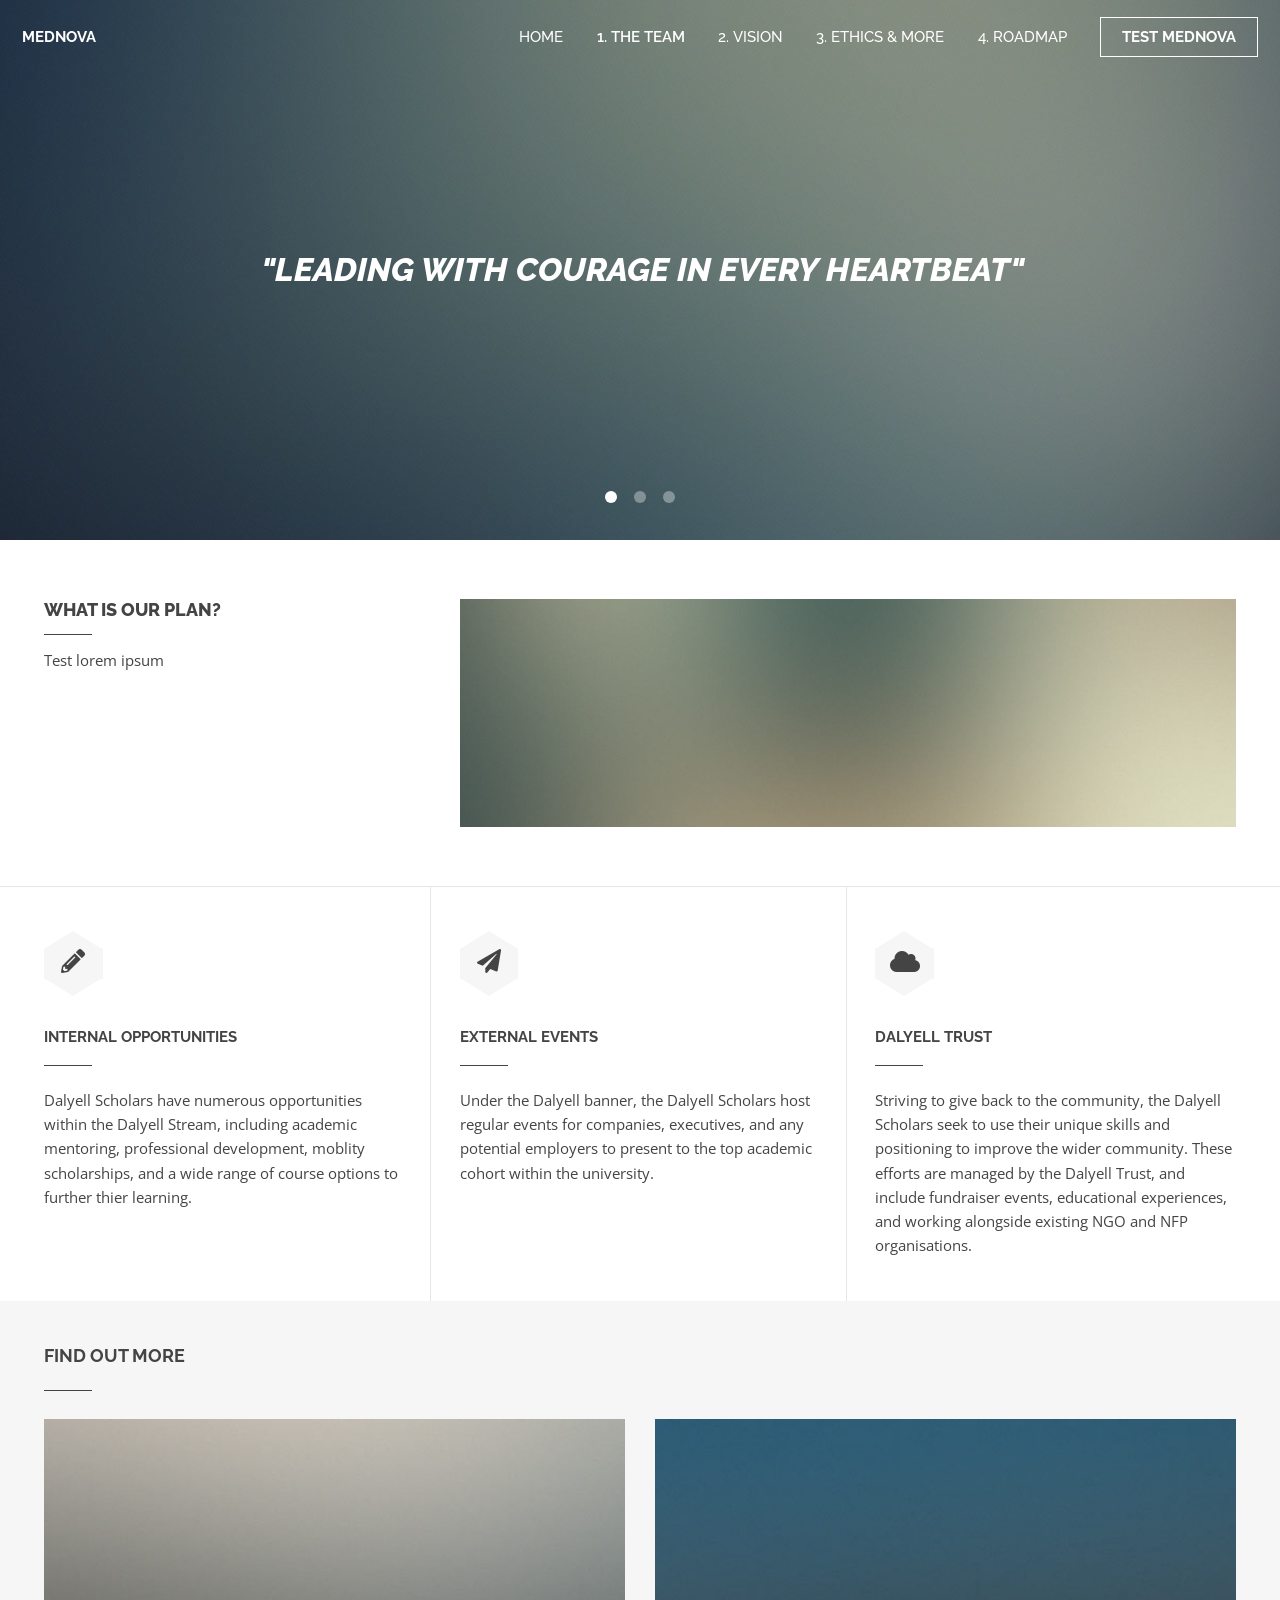
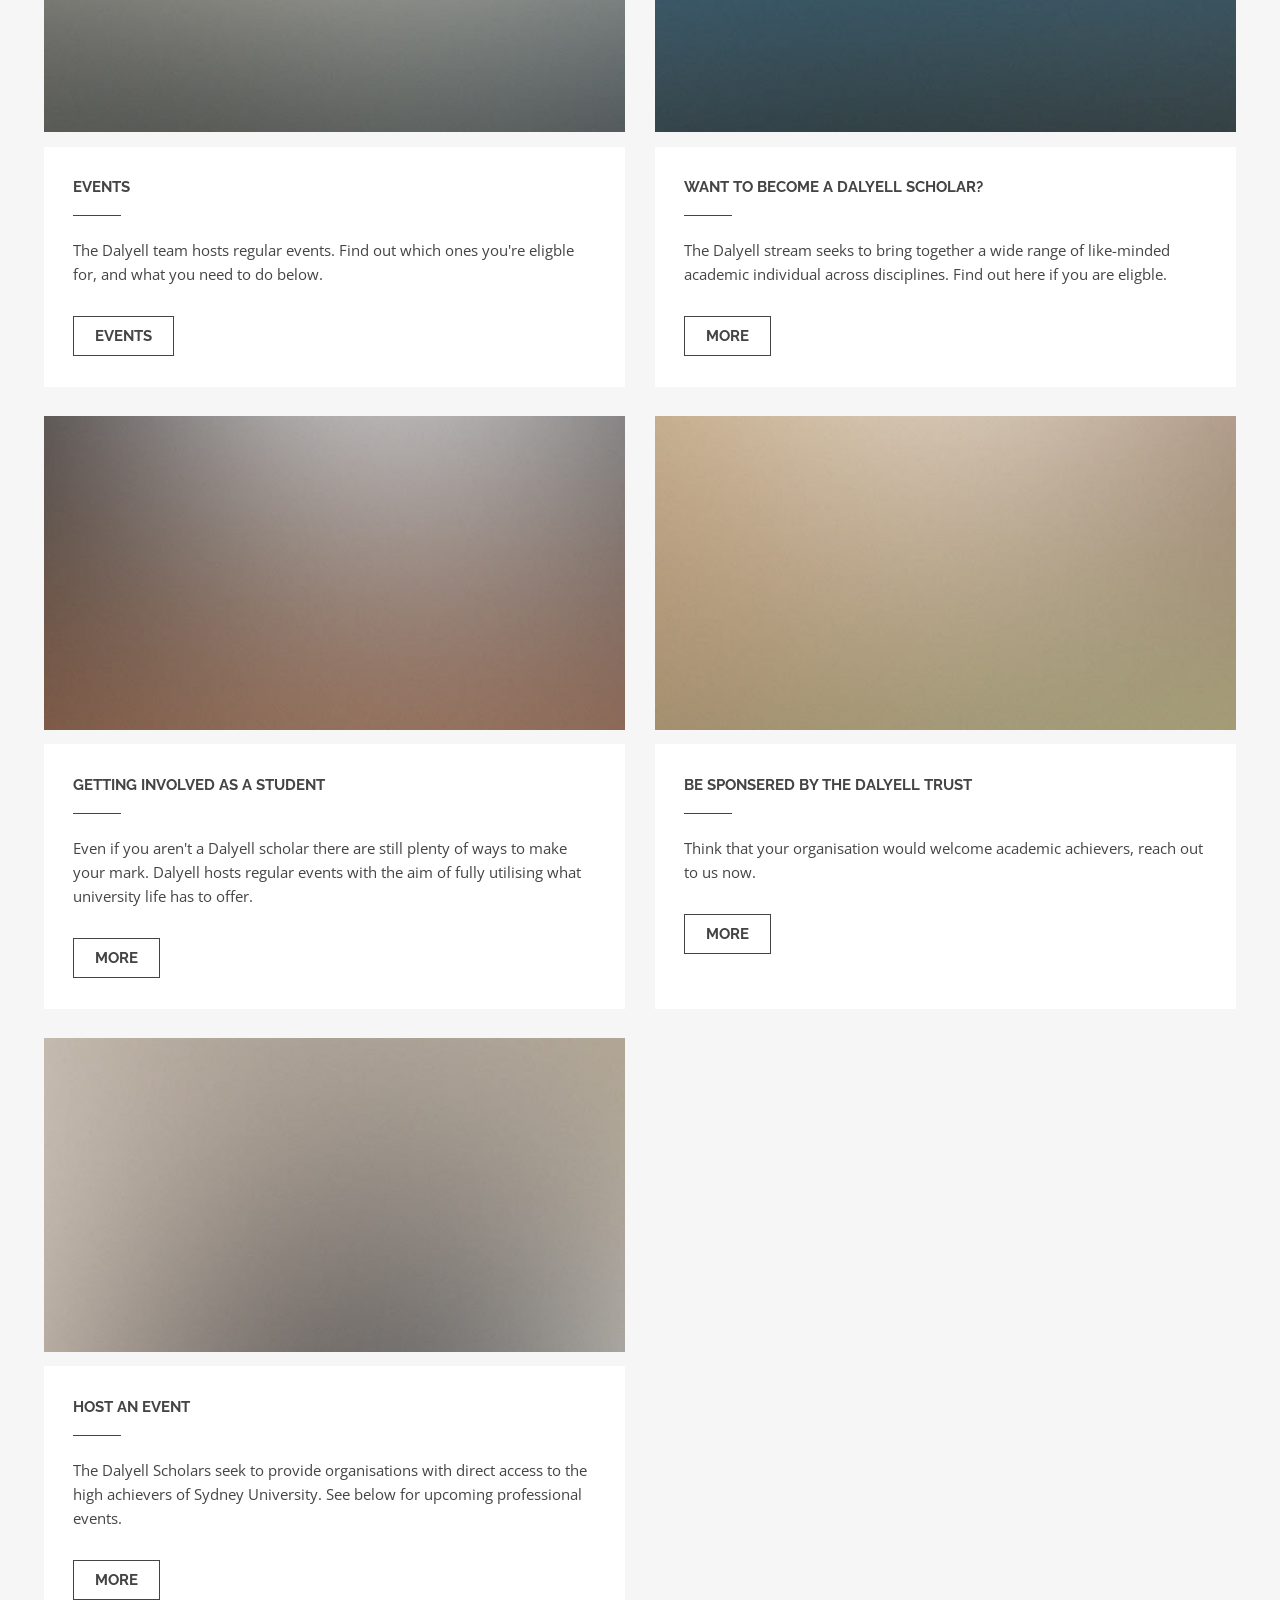
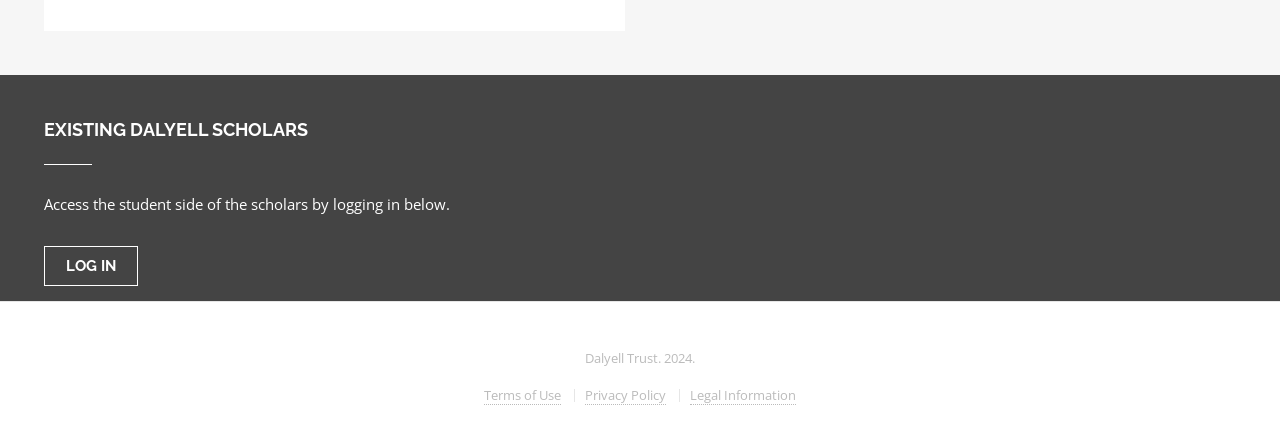
==== index.html @ 6e384481 "first-commit" ====
<!DOCTYPE HTML>
<html>
	<head>
		<title>MedNova</title>
		<meta charset="utf-8" />
		<meta name="viewport" content="width=device-width, initial-scale=1, user-scalable=no" />
		<link rel="stylesheet" href="assets/css/main.css" />
		
		<noscript><link rel="stylesheet" href="assets/css/noscript.css" /></noscript>
	</head>
	<body class="is-preload">

		<!-- Header -->
			<header id="header" class="alt">
				<div class="header-icon">
					<h1>
						<a href="index.html">MedNova</a>
					</h1>
				</div>
				<nav id="nav">
					<ul>
						<li><a href="index.html">Home</a></li>
						<li><a href="team.html"><b>1. The Team</b></a></li>
						<li><a href="vision.html">2. Vision</a></li>
						<li><a href="ethics.html">3. Ethics & More</a></li>
						<li><a href="roadmap.html">4. Roadmap</a></li>
						<li><a href="#" class="button">TEST MEDNOVA</a></li>
					</ul>
				</nav>
			</header>

		<!-- Banner -->
			<section id="banner">
				<article>
					<img src="images/slide01.jpg" alt="" />
					<div class="inner">
						<h2><a href="#"><i>"Leading with Courage in Every Heartbeat"</i></a></h2>
					</div>
				</article>
				<article>
					<img src="images/slide02.jpg" alt="" />
					<div class="inner">
						<h2><a href="#">MedNova - The Future of Healthcare</a></h2>
					</div>
				</article>
				<article>
					<img src="images/slide03.jpg"  alt="" />
					<div class="inner">
						<h2><a href="#">Courage, Compassion, and Conviction. We are MedNova</a></h2>
					</div>
				</article>
			</section>

		<!-- One -->
			<section id="one" class="wrapper major-pad">
				<div class="inner">
					<section class="spotlight">
						<div class="content">
							<h2>What is our plan?</h2>
							<p>Test lorem ipsum</p>
						</div>
						<span class="image"><img src="images/pic07.jpg" alt="" /></span>
					</section>
				</div>
			</section>

		<!-- Two -->
			<section id="two" class="wrapper content-pad">
				<div class="inner">
					<div class="features">
						<section class="content">
							<span class="icon-wrapper major"><span class="icon solid fa-pencil-alt"></span></span>
							<h3>Internal Opportunities</h3>
							<p>Dalyell Scholars have numerous opportunities within the Dalyell Stream, including academic mentoring, professional development, moblity scholarships, and a wide range of course options to further thier learning.</p>
						</section>
						<section class="content">
							<span class="icon-wrapper major"><span class="icon solid fa-paper-plane"></span></span>
							<h3>External Events</h3>
							<p>Under the Dalyell banner, the Dalyell Scholars host regular events for companies, executives, and any potential employers to present to the top academic cohort within the university.</p>
						</section>
						<section class="content">
							<span class="icon-wrapper major"><span class="icon solid fa-cloud"></span></span>
							<h3>Dalyell Trust</h3>
							<p>Striving to give back to the community, the Dalyell Scholars seek to use their unique skills and positioning to improve the wider community. These efforts are managed by the Dalyell Trust, and include fundraiser events, educational experiences, and working alongside existing NGO and NFP organisations.</p>
						</section>
					</div>
				</div>
			</section>

		<!-- Three -->
			<section id="three" class="wrapper style2">
				<div class="inner">
					<h2>Find out more</h2>
					<div class="posts">
						<section class="post">
							<span class="image"><img src="images/pic03.jpg" alt="" /></span>
							<div class="content">
								<h3>Events</h3>
								<p>The Dalyell team hosts regular events. Find out which ones you're eligble for, and what you need to do below.</p>
								<ul class="actions">
									<li><a href="#" class="button">Events</a></li>
								</ul>
							</div>
						</section>
						<section class="post">
							<span class="image"><img src="images/pic01.jpg" alt="" /></span>
							<div class="content">
								<h3>Want to become a Dalyell Scholar?</h3>
								<p>The Dalyell stream seeks to bring together a wide range of like-minded academic individual across disciplines. Find out here if you are eligble.</p>
								<ul class="actions">
									<li><a href="#" class="button">More</a></li>
								</ul>
							</div>
						</section>
						<section class="post">
							<span class="image"><img src="images/pic02.jpg" alt="" /></span>
							<div class="content">
								<h3>Getting involved as a student</h3>
								<p>Even if you aren't a Dalyell scholar there are still plenty of ways to make your mark. Dalyell hosts regular events with the aim of fully utilising what university life has to offer.</p>
								<ul class="actions">
									<li><a href="#" class="button">More</a></li>
								</ul>
							</div>
						</section>
						<section class="post">
							<span class="image"><img src="images/pic04.jpg" alt="" /></span>
							<div class="content">
								<h3>Be sponsered by the Dalyell Trust</h3>
								<p>Think that your organisation would welcome academic achievers, reach out to us now.</p>
								<ul class="actions">
									<li><a href="#" class="button">More</a></li>
								</ul>
							</div>
						</section>
						<section class="post">
							<span class="image"><img src="images/pic05.jpg" alt="" /></span>
							<div class="content">
								<h3>Host an event</h3>
								<p>The Dalyell Scholars seek to provide organisations with direct access to the high achievers of Sydney University. See below for upcoming professional events.</p>
								<ul class="actions">
									<li><a href="#" class="button">More</a></li>
								</ul>
							</div>
						</section>
						
					</div>
				</div>
			</section>
			<!-- Current Student -->
			<section id="three" class="wrapper style1">
				<div class="inner">
					<h2>Existing Dalyell Scholars</h2>
					<p>Access the student side of the scholars by logging in below.</p>
					<a href="#" class="button">Log In</a>
				</div>
			</section>
		<!-- Contact -->
		<!--
			<section id="contact" class="wrapper split">
				<div class="inner">
					<section>
						<h2>Send an enquiry</h2>
						<form method="post" action="#">
							<div class="row gtr-uniform">
								<div class="col-6 col-12-large col-6-medium col-12-xsmall">
									<label for="name">Name</label>
									<input type="text" name="name" id="name" />
								</div>
								<div class="col-6 col-12-large col-6-medium col-12-xsmall">
									<label for="email">Email</label>
									<input type="email" name="email" id="email" />
								</div>
								<div class="col-12">
									<label for="message">Message</label>
									<textarea name="message" id="message" rows="5"></textarea>
								</div>
								<div class="col-12">
									<ul class="actions">
										<li><input type="submit" value="Send Message" class="primary" /></li>
										<li><input type="reset" value="Reset" /></li>
									</ul>
								</div>
							</div>
						</form>
					</section>
					<section>
						<h2>Other ways to reach us</h2>
						<ul class="bulleted-icons">
							<li>
								<span class="icon-wrapper"><span class="icon solid fa-envelope"></span></span>
								<h3>Email</h3>
								<p><a href="#">information@untitled.tld</a></p>
							</li>
							<li>
								<span class="icon-wrapper"><span class="icon brands fa-twitter"></span></span>
								<h3>Twitter</h3>
								<p><a href="#">twitter.com/untitled-tld</a></p>
							</li>
							<li>
								<span class="icon-wrapper"><span class="icon solid fa-phone"></span></span>
								<h3>Phone</h3>
								<p>(800) 555-0000</p>
							</li>
							<li>
								<span class="icon-wrapper"><span class="icon brands fa-facebook-f"></span></span>
								<h3>Facebook</h3>
								<p><a href="#">facebook.com/untitled-tld</a></p>
							</li>
							<li>
								<span class="icon-wrapper"><span class="icon solid fa-home"></span></span>
								<h3>Mailing Address</h3>
								<p>1234 Fictional Avenue<br />
								Nashville, TN 00000<br />
								United States
								</p>
							</li>
							<li>
								<span class="icon-wrapper"><span class="icon brands fa-linkedin-in"></span></span>
								<h3>LinkedIn</h3>
								<p><a href="#">linkedin.com/untitled-tld</a></p>
							</li>
						</ul>
					</section>
				</div>
			</section>
		-->
		<!-- Footer -->
			<footer id="footer">
				<div class="inner">
					<!-- <p class="copyright">&copy; Dalyell Trust. All rights reserved 2024.</p> -->
					<p class="copyright">Dalyell Trust. 2024.</p>
					<ul class="menu">
						<li><a href="#">Terms<span> of Use</span></a></li>
						<li><a href="#">Privacy<span> Policy</span></a></li>
						<li><a href="#">Legal<span> Information</span></a></li>
					</ul>
				</div>
			</footer>

		<!-- Scripts -->
			<script src="assets/js/jquery.min.js"></script>
			<script src="assets/js/jquery.dropotron.min.js"></script>
			<script src="assets/js/jquery.scrollex.min.js"></script>
			<script src="assets/js/browser.min.js"></script>
			<script src="assets/js/breakpoints.min.js"></script>
			<script src="assets/js/util.js"></script>
			<script src="assets/js/main.js"></script>

	</body>
</html>
---- assets/css/main.css ----
@import url(fontawesome-all.min.css);
@import url("https://fonts.googleapis.com/css?family=Open+Sans:400italic,600italic,400,600|Raleway:500,700,800");


/*
	Slate by Pixelarity
	pixelarity.com | hello@pixelarity.com
	License: pixelarity.com/license
*/

html, body, div, span, applet, object,
iframe, h1, h2, h3, h4, h5, h6, p, blockquote,
pre, a, abbr, acronym, address, big, cite,
code, del, dfn, em, img, ins, kbd, q, s, samp,
small, strike, strong, sub, sup, tt, var, b,
u, i, center, dl, dt, dd, ol, ul, li, fieldset,
form, label, legend, table, caption, tbody,
tfoot, thead, tr, th, td, article, aside,
canvas, details, embed, figure, figcaption,
footer, header, hgroup, menu, nav, output, ruby,
section, summary, time, mark, audio, video {
	margin: 0;
	padding: 0;
	border: 0;
	font-size: 100%;
	font: inherit;
	vertical-align: baseline;}

article, aside, details, figcaption, figure,
footer, header, hgroup, menu, nav, section {
	display: block;}

body {
	line-height: 1;
}

ol, ul {
	list-style: none;
}

blockquote, q {
	quotes: none;
}

	blockquote:before, blockquote:after, q:before, q:after {
		content: '';
		content: none;
	}

table {
	border-collapse: collapse;
	border-spacing: 0;
}

body {
	-webkit-text-size-adjust: none;
}

mark {
	background-color: transparent;
	color: inherit;
}

input::-moz-focus-inner {
	border: 0;
	padding: 0;
}

input, select, textarea {
	-moz-appearance: none;
	-webkit-appearance: none;
	-ms-appearance: none;
	appearance: none;
}

/* Basic */

	@-ms-viewport {
		width: device-width;
	}

	body {
		-ms-overflow-style: scrollbar;
	}

	@media screen and (max-width: 480px) {

		html, body {
			min-width: 320px;
		}

	}

	html {
		box-sizing: border-box;
	}

	*, *:before, *:after {
		box-sizing: inherit;
	}

	body {
		background: #fff;
	}

		body.is-preload *, body.is-preload *:before, body.is-preload *:after {
			-moz-animation: none !important;
			-webkit-animation: none !important;
			-ms-animation: none !important;
			animation: none !important;
			-moz-transition: none !important;
			-webkit-transition: none !important;
			-ms-transition: none !important;
			transition: none !important;
		}

/* Type */

	body {
		background-color: #fff;
		color: #444;
	}

	body, input, select, textarea {
		font-family: "Open Sans", Helvetica, sans-serif;
		font-size: 13pt;
		font-weight: 400;
		line-height: 1.65em;
	}

		@media screen and (max-width: 1680px) {

			body, input, select, textarea {
				font-size: 11pt;
			}

		}

	a {
		-moz-transition: border-bottom-color 0.2s ease-in-out;
		-webkit-transition: border-bottom-color 0.2s ease-in-out;
		-ms-transition: border-bottom-color 0.2s ease-in-out;
		transition: border-bottom-color 0.2s ease-in-out;
		border-bottom: dotted 1px;
		text-decoration: none;
	}

		a:hover {
			border-bottom-color: transparent;
		}

	strong, b {
		font-weight: 600;
	}

	em, i {
		font-style: italic;
	}

	p {
		margin: 0 0 2em 0;
	}

	h1, h2, h3, h4, h5, h6 {
		font-family: "Raleway", Helvetica, sans-serif;
		font-weight: 700;
		line-height: 1em;
		margin: 0 0 1.5em 0;
		padding-bottom: 1.25em;
		position: relative;
		text-transform: uppercase;
	}

		h1:after, h2:after, h3:after, h4:after, h5:after, h6:after {
			border-bottom: solid 1px;
			bottom: 0;
			content: '';
			display: inline-block;
			left: 0;
			position: absolute;
			width: 3rem;
		}

		h1 a, h2 a, h3 a, h4 a, h5 a, h6 a {
			border-bottom: 0;
			color: inherit;
			text-decoration: none;
		}

		h1.alt, h2.alt, h3.alt, h4.alt, h5.alt, h6.alt {
			margin: 0 0 1em 0;
			padding-bottom: 0;
		}

			h1.alt:after, h2.alt:after, h3.alt:after, h4.alt:after, h5.alt:after, h6.alt:after {
				display: none;
			}

	h2 {
		font-size: 1.25em;
		line-height: 1.25em;
	}

	h3 {
		font-size: 1em;
		line-height: 1.5em;
	}

	h4 {
		font-size: 1.1em;
		line-height: 1.5em;
	}

	h5 {
		font-size: 0.9em;
		line-height: 1.5em;
	}

	h6 {
		font-size: 0.7em;
		line-height: 1.5em;
	}

	@media screen and (max-width: 736px) {

		h2 {
			line-height: 1.5em;
		}

	}

	sub {
		font-size: 0.8em;
		position: relative;
		top: 0.5em;
	}

	sup {
		font-size: 0.8em;
		position: relative;
		top: -0.5em;
	}

	blockquote {
		border-left: solid 4px;
		font-style: italic;
		margin: 0 0 2em 0;
		padding: 0.5em 0 0.5em 2em;
	}

	code {
		border: solid 1px;
		font-family: "Courier New", monospace;
		font-size: 0.9em;
		margin: 0 0.25em;
		padding: 0.25em 0.65em;
	}

	pre {
		-webkit-overflow-scrolling: touch;
		font-family: "Courier New", monospace;
		font-size: 0.9em;
		margin: 0 0 2em 0;
	}

		pre code {
			display: block;
			line-height: 1.75em;
			padding: 1em 1.5em;
			overflow-x: auto;
		}

	hr {
		border: 0;
		border-bottom: solid 1px;
		margin: 2em 0;
	}

		hr.major {
			margin: 3em 0;
		}

	.align-left {
		text-align: left;
	}

	.align-center {
		text-align: center;
	}

	.align-right {
		text-align: right;
	}

	input, select, textarea {
		color: #444;
	}

	a {
		color: #444;
	}

	strong, b {
		color: #444;
	}

	h1, h2, h3, h4, h5, h6 {
		color: #444;
	}

	blockquote {
		border-left-color: #e6e6e6;
	}

	code {
		background: #f6f6f6;
		border-color: #e6e6e6;
	}

	hr {
		border-bottom-color: #e6e6e6;
	}

/* Row */
	.image-row {
	display: flex;
	flex-wrap: wrap;
	justify-content: center;
	gap: 10px; /* spacing between images */
	margin-top: 24px;
	}

	.image-item {
	flex: 1 1 calc(20% - 10px); /* 5 images per row */
	max-width: calc(20% - 10px);
	text-align: center;
	}

	.image-item img {
	width: 100%;
	height: auto;
	border-radius: 12px; /* optional rounded corners */
	object-fit: cover;
	}

	.image-item p {
	margin-top: 8px;
	font-size: 16px;
	color: var(--fg);
	}

	.profile-section {
  display: flex;
  flex-wrap: wrap;
  align-items: flex-start;
  gap: 30px;
  margin-top: 40px;
}

.profile-image {
  flex: 1 1 40%;
  text-align: center;
}

.profile-image img {
  width: 100%;
  height: auto;
  max-width: 200px;
  border-radius: 16px;
  object-fit: cover;
}

.profile-image p {
  margin-top: 10px;
  font-size: 18px;
  color: var(--fg);
  font-weight: 500;
}

.profile-details {
  flex: 1 1 30%;
}

.profile-details ul {
  list-style: none;
  padding: 0;
  margin: 0;
}

.profile-details li {
  margin-bottom: 10px;
  font-size: 16px;
  line-height: 1.5;
  color: var(--muted);
}

.profile-details strong {
  color: var(--fg);
}

.mednova-footer {
  margin-top: 60px;
  padding: 40px 20px;
  background: var(--bg);
  border-top: 1px solid var(--line);
  text-align: center;
}

.mednova-footer img {
  width: 160px;         /* adjust to fit your logo */
  height: auto;
  display: block;
  margin: 0 auto 12px;
}

.mednova-footer p {
  margin: 0;
  font-size: 16px;
  color: var(--muted);
  letter-spacing: 2px;
}



	.row {
		display: flex;
		flex-wrap: wrap;
		box-sizing: border-box;
		align-items: stretch;
	}

		.row > * {
			box-sizing: border-box;
		}

		.row.gtr-uniform > * > :last-child {
			margin-bottom: 0;
		}

		.row.aln-left {
			justify-content: flex-start;
		}

		.row.aln-center {
			justify-content: center;
		}

		.row.aln-right {
			justify-content: flex-end;
		}

		.row.aln-top {
			align-items: flex-start;
		}

		.row.aln-middle {
			align-items: center;
		}

		.row.aln-bottom {
			align-items: flex-end;
		}

		.row > .imp {
			order: -1;
		}

		.row > .col-1 {
			width: 8.33333%;
		}

		.row > .off-1 {
			margin-left: 8.33333%;
		}

		.row > .col-2 {
			width: 16.66667%;
		}

		.row > .off-2 {
			margin-left: 16.66667%;
		}

		.row > .col-3 {
			width: 25%;
		}

		.row > .off-3 {
			margin-left: 25%;
		}

		.row > .col-4 {
			width: 33.33333%;
		}

		.row > .off-4 {
			margin-left: 33.33333%;
		}

		.row > .col-5 {
			width: 41.66667%;
		}

		.row > .off-5 {
			margin-left: 41.66667%;
		}

		.row > .col-6 {
			width: 50%;
		}

		.row > .off-6 {
			margin-left: 50%;
		}

		.row > .col-7 {
			width: 58.33333%;
		}

		.row > .off-7 {
			margin-left: 58.33333%;
		}

		.row > .col-8 {
			width: 66.66667%;
		}

		.row > .off-8 {
			margin-left: 66.66667%;
		}

		.row > .col-9 {
			width: 75%;
		}

		.row > .off-9 {
			margin-left: 75%;
		}

		.row > .col-10 {
			width: 83.33333%;
		}

		.row > .off-10 {
			margin-left: 83.33333%;
		}

		.row > .col-11 {
			width: 91.66667%;
		}

		.row > .off-11 {
			margin-left: 91.66667%;
		}

		.row > .col-12 {
			width: 100%;
		}

		.row > .off-12 {
			margin-left: 100%;
		}

		.row.gtr-0 {
			margin-top: 0;
			margin-left: 0em;
		}

			.row.gtr-0 > * {
				padding: 0 0 0 0em;
			}

			.row.gtr-0.gtr-uniform {
				margin-top: 0em;
			}

				.row.gtr-0.gtr-uniform > * {
					padding-top: 0em;
				}

		.row.gtr-25 {
			margin-top: 0;
			margin-left: -0.5em;
		}

			.row.gtr-25 > * {
				padding: 0 0 0 0.5em;
			}

			.row.gtr-25.gtr-uniform {
				margin-top: -0.5em;
			}

				.row.gtr-25.gtr-uniform > * {
					padding-top: 0.5em;
				}

		.row.gtr-50 {
			margin-top: 0;
			margin-left: -1em;
		}

			.row.gtr-50 > * {
				padding: 0 0 0 1em;
			}

			.row.gtr-50.gtr-uniform {
				margin-top: -1em;
			}

				.row.gtr-50.gtr-uniform > * {
					padding-top: 1em;
				}

		.row {
			margin-top: 0;
			margin-left: -2em;
		}

			.row > * {
				padding: 0 0 0 2em;
			}

			.row.gtr-uniform {
				margin-top: -2em;
			}

				.row.gtr-uniform > * {
					padding-top: 2em;
				}

		.row.gtr-150 {
			margin-top: 0;
			margin-left: -3em;
		}

			.row.gtr-150 > * {
				padding: 0 0 0 3em;
			}

			.row.gtr-150.gtr-uniform {
				margin-top: -3em;
			}

				.row.gtr-150.gtr-uniform > * {
					padding-top: 3em;
				}

		.row.gtr-200 {
			margin-top: 0;
			margin-left: -4em;
		}

			.row.gtr-200 > * {
				padding: 0 0 0 4em;
			}

			.row.gtr-200.gtr-uniform {
				margin-top: -4em;
			}

				.row.gtr-200.gtr-uniform > * {
					padding-top: 4em;
				}

		@media screen and (max-width: 1680px) {

			.row {
				display: flex;
				flex-wrap: wrap;
				box-sizing: border-box;
				align-items: stretch;
			}

				.row > * {
					box-sizing: border-box;
				}

				.row.gtr-uniform > * > :last-child {
					margin-bottom: 0;
				}

				.row.aln-left {
					justify-content: flex-start;
				}

				.row.aln-center {
					justify-content: center;
				}

				.row.aln-right {
					justify-content: flex-end;
				}

				.row.aln-top {
					align-items: flex-start;
				}

				.row.aln-middle {
					align-items: center;
				}

				.row.aln-bottom {
					align-items: flex-end;
				}

				.row > .imp-xlarge {
					order: -1;
				}

				.row > .col-1-xlarge {
					width: 8.33333%;
				}

				.row > .off-1-xlarge {
					margin-left: 8.33333%;
				}

				.row > .col-2-xlarge {
					width: 16.66667%;
				}

				.row > .off-2-xlarge {
					margin-left: 16.66667%;
				}

				.row > .col-3-xlarge {
					width: 25%;
				}

				.row > .off-3-xlarge {
					margin-left: 25%;
				}

				.row > .col-4-xlarge {
					width: 33.33333%;
				}

				.row > .off-4-xlarge {
					margin-left: 33.33333%;
				}

				.row > .col-5-xlarge {
					width: 41.66667%;
				}

				.row > .off-5-xlarge {
					margin-left: 41.66667%;
				}

				.row > .col-6-xlarge {
					width: 50%;
				}

				.row > .off-6-xlarge {
					margin-left: 50%;
				}

				.row > .col-7-xlarge {
					width: 58.33333%;
				}

				.row > .off-7-xlarge {
					margin-left: 58.33333%;
				}

				.row > .col-8-xlarge {
					width: 66.66667%;
				}

				.row > .off-8-xlarge {
					margin-left: 66.66667%;
				}

				.row > .col-9-xlarge {
					width: 75%;
				}

				.row > .off-9-xlarge {
					margin-left: 75%;
				}

				.row > .col-10-xlarge {
					width: 83.33333%;
				}

				.row > .off-10-xlarge {
					margin-left: 83.33333%;
				}

				.row > .col-11-xlarge {
					width: 91.66667%;
				}

				.row > .off-11-xlarge {
					margin-left: 91.66667%;
				}

				.row > .col-12-xlarge {
					width: 100%;
				}

				.row > .off-12-xlarge {
					margin-left: 100%;
				}

				.row.gtr-0 {
					margin-top: 0;
					margin-left: 0em;
				}

					.row.gtr-0 > * {
						padding: 0 0 0 0em;
					}

					.row.gtr-0.gtr-uniform {
						margin-top: 0em;
					}

						.row.gtr-0.gtr-uniform > * {
							padding-top: 0em;
						}

				.row.gtr-25 {
					margin-top: 0;
					margin-left: -0.5em;
				}

					.row.gtr-25 > * {
						padding: 0 0 0 0.5em;
					}

					.row.gtr-25.gtr-uniform {
						margin-top: -0.5em;
					}

						.row.gtr-25.gtr-uniform > * {
							padding-top: 0.5em;
						}

				.row.gtr-50 {
					margin-top: 0;
					margin-left: -1em;
				}

					.row.gtr-50 > * {
						padding: 0 0 0 1em;
					}

					.row.gtr-50.gtr-uniform {
						margin-top: -1em;
					}

						.row.gtr-50.gtr-uniform > * {
							padding-top: 1em;
						}

				.row {
					margin-top: 0;
					margin-left: -2em;
				}

					.row > * {
						padding: 0 0 0 2em;
					}

					.row.gtr-uniform {
						margin-top: -2em;
					}

						.row.gtr-uniform > * {
							padding-top: 2em;
						}

				.row.gtr-150 {
					margin-top: 0;
					margin-left: -3em;
				}

					.row.gtr-150 > * {
						padding: 0 0 0 3em;
					}

					.row.gtr-150.gtr-uniform {
						margin-top: -3em;
					}

						.row.gtr-150.gtr-uniform > * {
							padding-top: 3em;
						}

				.row.gtr-200 {
					margin-top: 0;
					margin-left: -4em;
				}

					.row.gtr-200 > * {
						padding: 0 0 0 4em;
					}

					.row.gtr-200.gtr-uniform {
						margin-top: -4em;
					}

						.row.gtr-200.gtr-uniform > * {
							padding-top: 4em;
						}

		}

		@media screen and (max-width: 1280px) {

			.row {
				display: flex;
				flex-wrap: wrap;
				box-sizing: border-box;
				align-items: stretch;
			}

				.row > * {
					box-sizing: border-box;
				}

				.row.gtr-uniform > * > :last-child {
					margin-bottom: 0;
				}

				.row.aln-left {
					justify-content: flex-start;
				}

				.row.aln-center {
					justify-content: center;
				}

				.row.aln-right {
					justify-content: flex-end;
				}

				.row.aln-top {
					align-items: flex-start;
				}

				.row.aln-middle {
					align-items: center;
				}

				.row.aln-bottom {
					align-items: flex-end;
				}

				.row > .imp-large {
					order: -1;
				}

				.row > .col-1-large {
					width: 8.33333%;
				}

				.row > .off-1-large {
					margin-left: 8.33333%;
				}

				.row > .col-2-large {
					width: 16.66667%;
				}

				.row > .off-2-large {
					margin-left: 16.66667%;
				}

				.row > .col-3-large {
					width: 25%;
				}

				.row > .off-3-large {
					margin-left: 25%;
				}

				.row > .col-4-large {
					width: 33.33333%;
				}

				.row > .off-4-large {
					margin-left: 33.33333%;
				}

				.row > .col-5-large {
					width: 41.66667%;
				}

				.row > .off-5-large {
					margin-left: 41.66667%;
				}

				.row > .col-6-large {
					width: 50%;
				}

				.row > .off-6-large {
					margin-left: 50%;
				}

				.row > .col-7-large {
					width: 58.33333%;
				}

				.row > .off-7-large {
					margin-left: 58.33333%;
				}

				.row > .col-8-large {
					width: 66.66667%;
				}

				.row > .off-8-large {
					margin-left: 66.66667%;
				}

				.row > .col-9-large {
					width: 75%;
				}

				.row > .off-9-large {
					margin-left: 75%;
				}

				.row > .col-10-large {
					width: 83.33333%;
				}

				.row > .off-10-large {
					margin-left: 83.33333%;
				}

				.row > .col-11-large {
					width: 91.66667%;
				}

				.row > .off-11-large {
					margin-left: 91.66667%;
				}

				.row > .col-12-large {
					width: 100%;
				}

				.row > .off-12-large {
					margin-left: 100%;
				}

				.row.gtr-0 {
					margin-top: 0;
					margin-left: 0em;
				}

					.row.gtr-0 > * {
						padding: 0 0 0 0em;
					}

					.row.gtr-0.gtr-uniform {
						margin-top: 0em;
					}

						.row.gtr-0.gtr-uniform > * {
							padding-top: 0em;
						}

				.row.gtr-25 {
					margin-top: 0;
					margin-left: -0.375em;
				}

					.row.gtr-25 > * {
						padding: 0 0 0 0.375em;
					}

					.row.gtr-25.gtr-uniform {
						margin-top: -0.375em;
					}

						.row.gtr-25.gtr-uniform > * {
							padding-top: 0.375em;
						}

				.row.gtr-50 {
					margin-top: 0;
					margin-left: -0.75em;
				}

					.row.gtr-50 > * {
						padding: 0 0 0 0.75em;
					}

					.row.gtr-50.gtr-uniform {
						margin-top: -0.75em;
					}

						.row.gtr-50.gtr-uniform > * {
							padding-top: 0.75em;
						}

				.row {
					margin-top: 0;
					margin-left: -1.5em;
				}

					.row > * {
						padding: 0 0 0 1.5em;
					}

					.row.gtr-uniform {
						margin-top: -1.5em;
					}

						.row.gtr-uniform > * {
							padding-top: 1.5em;
						}

				.row.gtr-150 {
					margin-top: 0;
					margin-left: -2.25em;
				}

					.row.gtr-150 > * {
						padding: 0 0 0 2.25em;
					}

					.row.gtr-150.gtr-uniform {
						margin-top: -2.25em;
					}

						.row.gtr-150.gtr-uniform > * {
							padding-top: 2.25em;
						}

				.row.gtr-200 {
					margin-top: 0;
					margin-left: -3em;
				}

					.row.gtr-200 > * {
						padding: 0 0 0 3em;
					}

					.row.gtr-200.gtr-uniform {
						margin-top: -3em;
					}

						.row.gtr-200.gtr-uniform > * {
							padding-top: 3em;
						}

		}

		@media screen and (max-width: 980px) {

			.row {
				display: flex;
				flex-wrap: wrap;
				box-sizing: border-box;
				align-items: stretch;
			}

				.row > * {
					box-sizing: border-box;
				}

				.row.gtr-uniform > * > :last-child {
					margin-bottom: 0;
				}

				.row.aln-left {
					justify-content: flex-start;
				}

				.row.aln-center {
					justify-content: center;
				}

				.row.aln-right {
					justify-content: flex-end;
				}

				.row.aln-top {
					align-items: flex-start;
				}

				.row.aln-middle {
					align-items: center;
				}

				.row.aln-bottom {
					align-items: flex-end;
				}

				.row > .imp-medium {
					order: -1;
				}

				.row > .col-1-medium {
					width: 8.33333%;
				}

				.row > .off-1-medium {
					margin-left: 8.33333%;
				}

				.row > .col-2-medium {
					width: 16.66667%;
				}

				.row > .off-2-medium {
					margin-left: 16.66667%;
				}

				.row > .col-3-medium {
					width: 25%;
				}

				.row > .off-3-medium {
					margin-left: 25%;
				}

				.row > .col-4-medium {
					width: 33.33333%;
				}

				.row > .off-4-medium {
					margin-left: 33.33333%;
				}

				.row > .col-5-medium {
					width: 41.66667%;
				}

				.row > .off-5-medium {
					margin-left: 41.66667%;
				}

				.row > .col-6-medium {
					width: 50%;
				}

				.row > .off-6-medium {
					margin-left: 50%;
				}

				.row > .col-7-medium {
					width: 58.33333%;
				}

				.row > .off-7-medium {
					margin-left: 58.33333%;
				}

				.row > .col-8-medium {
					width: 66.66667%;
				}

				.row > .off-8-medium {
					margin-left: 66.66667%;
				}

				.row > .col-9-medium {
					width: 75%;
				}

				.row > .off-9-medium {
					margin-left: 75%;
				}

				.row > .col-10-medium {
					width: 83.33333%;
				}

				.row > .off-10-medium {
					margin-left: 83.33333%;
				}

				.row > .col-11-medium {
					width: 91.66667%;
				}

				.row > .off-11-medium {
					margin-left: 91.66667%;
				}

				.row > .col-12-medium {
					width: 100%;
				}

				.row > .off-12-medium {
					margin-left: 100%;
				}

				.row.gtr-0 {
					margin-top: 0;
					margin-left: 0em;
				}

					.row.gtr-0 > * {
						padding: 0 0 0 0em;
					}

					.row.gtr-0.gtr-uniform {
						margin-top: 0em;
					}

						.row.gtr-0.gtr-uniform > * {
							padding-top: 0em;
						}

				.row.gtr-25 {
					margin-top: 0;
					margin-left: -0.375em;
				}

					.row.gtr-25 > * {
						padding: 0 0 0 0.375em;
					}

					.row.gtr-25.gtr-uniform {
						margin-top: -0.375em;
					}

						.row.gtr-25.gtr-uniform > * {
							padding-top: 0.375em;
						}

				.row.gtr-50 {
					margin-top: 0;
					margin-left: -0.75em;
				}

					.row.gtr-50 > * {
						padding: 0 0 0 0.75em;
					}

					.row.gtr-50.gtr-uniform {
						margin-top: -0.75em;
					}

						.row.gtr-50.gtr-uniform > * {
							padding-top: 0.75em;
						}

				.row {
					margin-top: 0;
					margin-left: -1.5em;
				}

					.row > * {
						padding: 0 0 0 1.5em;
					}

					.row.gtr-uniform {
						margin-top: -1.5em;
					}

						.row.gtr-uniform > * {
							padding-top: 1.5em;
						}

				.row.gtr-150 {
					margin-top: 0;
					margin-left: -2.25em;
				}

					.row.gtr-150 > * {
						padding: 0 0 0 2.25em;
					}

					.row.gtr-150.gtr-uniform {
						margin-top: -2.25em;
					}

						.row.gtr-150.gtr-uniform > * {
							padding-top: 2.25em;
						}

				.row.gtr-200 {
					margin-top: 0;
					margin-left: -3em;
				}

					.row.gtr-200 > * {
						padding: 0 0 0 3em;
					}

					.row.gtr-200.gtr-uniform {
						margin-top: -3em;
					}

						.row.gtr-200.gtr-uniform > * {
							padding-top: 3em;
						}

		}

		@media screen and (max-width: 736px) {

			.row {
				display: flex;
				flex-wrap: wrap;
				box-sizing: border-box;
				align-items: stretch;
			}

				.row > * {
					box-sizing: border-box;
				}

				.row.gtr-uniform > * > :last-child {
					margin-bottom: 0;
				}

				.row.aln-left {
					justify-content: flex-start;
				}

				.row.aln-center {
					justify-content: center;
				}

				.row.aln-right {
					justify-content: flex-end;
				}

				.row.aln-top {
					align-items: flex-start;
				}

				.row.aln-middle {
					align-items: center;
				}

				.row.aln-bottom {
					align-items: flex-end;
				}

				.row > .imp-small {
					order: -1;
				}

				.row > .col-1-small {
					width: 8.33333%;
				}

				.row > .off-1-small {
					margin-left: 8.33333%;
				}

				.row > .col-2-small {
					width: 16.66667%;
				}

				.row > .off-2-small {
					margin-left: 16.66667%;
				}

				.row > .col-3-small {
					width: 25%;
				}

				.row > .off-3-small {
					margin-left: 25%;
				}

				.row > .col-4-small {
					width: 33.33333%;
				}

				.row > .off-4-small {
					margin-left: 33.33333%;
				}

				.row > .col-5-small {
					width: 41.66667%;
				}

				.row > .off-5-small {
					margin-left: 41.66667%;
				}

				.row > .col-6-small {
					width: 50%;
				}

				.row > .off-6-small {
					margin-left: 50%;
				}

				.row > .col-7-small {
					width: 58.33333%;
				}

				.row > .off-7-small {
					margin-left: 58.33333%;
				}

				.row > .col-8-small {
					width: 66.66667%;
				}

				.row > .off-8-small {
					margin-left: 66.66667%;
				}

				.row > .col-9-small {
					width: 75%;
				}

				.row > .off-9-small {
					margin-left: 75%;
				}

				.row > .col-10-small {
					width: 83.33333%;
				}

				.row > .off-10-small {
					margin-left: 83.33333%;
				}

				.row > .col-11-small {
					width: 91.66667%;
				}

				.row > .off-11-small {
					margin-left: 91.66667%;
				}

				.row > .col-12-small {
					width: 100%;
				}

				.row > .off-12-small {
					margin-left: 100%;
				}

				.row.gtr-0 {
					margin-top: 0;
					margin-left: 0em;
				}

					.row.gtr-0 > * {
						padding: 0 0 0 0em;
					}

					.row.gtr-0.gtr-uniform {
						margin-top: 0em;
					}

						.row.gtr-0.gtr-uniform > * {
							padding-top: 0em;
						}

				.row.gtr-25 {
					margin-top: 0;
					margin-left: -0.3125em;
				}

					.row.gtr-25 > * {
						padding: 0 0 0 0.3125em;
					}

					.row.gtr-25.gtr-uniform {
						margin-top: -0.3125em;
					}

						.row.gtr-25.gtr-uniform > * {
							padding-top: 0.3125em;
						}

				.row.gtr-50 {
					margin-top: 0;
					margin-left: -0.625em;
				}

					.row.gtr-50 > * {
						padding: 0 0 0 0.625em;
					}

					.row.gtr-50.gtr-uniform {
						margin-top: -0.625em;
					}

						.row.gtr-50.gtr-uniform > * {
							padding-top: 0.625em;
						}

				.row {
					margin-top: 0;
					margin-left: -1.25em;
				}

					.row > * {
						padding: 0 0 0 1.25em;
					}

					.row.gtr-uniform {
						margin-top: -1.25em;
					}

						.row.gtr-uniform > * {
							padding-top: 1.25em;
						}

				.row.gtr-150 {
					margin-top: 0;
					margin-left: -1.875em;
				}

					.row.gtr-150 > * {
						padding: 0 0 0 1.875em;
					}

					.row.gtr-150.gtr-uniform {
						margin-top: -1.875em;
					}

						.row.gtr-150.gtr-uniform > * {
							padding-top: 1.875em;
						}

				.row.gtr-200 {
					margin-top: 0;
					margin-left: -2.5em;
				}

					.row.gtr-200 > * {
						padding: 0 0 0 2.5em;
					}

					.row.gtr-200.gtr-uniform {
						margin-top: -2.5em;
					}

						.row.gtr-200.gtr-uniform > * {
							padding-top: 2.5em;
						}

		}

		@media screen and (max-width: 480px) {

			.row {
				display: flex;
				flex-wrap: wrap;
				box-sizing: border-box;
				align-items: stretch;
			}

				.row > * {
					box-sizing: border-box;
				}

				.row.gtr-uniform > * > :last-child {
					margin-bottom: 0;
				}

				.row.aln-left {
					justify-content: flex-start;
				}

				.row.aln-center {
					justify-content: center;
				}

				.row.aln-right {
					justify-content: flex-end;
				}

				.row.aln-top {
					align-items: flex-start;
				}

				.row.aln-middle {
					align-items: center;
				}

				.row.aln-bottom {
					align-items: flex-end;
				}

				.row > .imp-xsmall {
					order: -1;
				}

				.row > .col-1-xsmall {
					width: 8.33333%;
				}

				.row > .off-1-xsmall {
					margin-left: 8.33333%;
				}

				.row > .col-2-xsmall {
					width: 16.66667%;
				}

				.row > .off-2-xsmall {
					margin-left: 16.66667%;
				}

				.row > .col-3-xsmall {
					width: 25%;
				}

				.row > .off-3-xsmall {
					margin-left: 25%;
				}

				.row > .col-4-xsmall {
					width: 33.33333%;
				}

				.row > .off-4-xsmall {
					margin-left: 33.33333%;
				}

				.row > .col-5-xsmall {
					width: 41.66667%;
				}

				.row > .off-5-xsmall {
					margin-left: 41.66667%;
				}

				.row > .col-6-xsmall {
					width: 50%;
				}

				.row > .off-6-xsmall {
					margin-left: 50%;
				}

				.row > .col-7-xsmall {
					width: 58.33333%;
				}

				.row > .off-7-xsmall {
					margin-left: 58.33333%;
				}

				.row > .col-8-xsmall {
					width: 66.66667%;
				}

				.row > .off-8-xsmall {
					margin-left: 66.66667%;
				}

				.row > .col-9-xsmall {
					width: 75%;
				}

				.row > .off-9-xsmall {
					margin-left: 75%;
				}

				.row > .col-10-xsmall {
					width: 83.33333%;
				}

				.row > .off-10-xsmall {
					margin-left: 83.33333%;
				}

				.row > .col-11-xsmall {
					width: 91.66667%;
				}

				.row > .off-11-xsmall {
					margin-left: 91.66667%;
				}

				.row > .col-12-xsmall {
					width: 100%;
				}

				.row > .off-12-xsmall {
					margin-left: 100%;
				}

				.row.gtr-0 {
					margin-top: 0;
					margin-left: 0em;
				}

					.row.gtr-0 > * {
						padding: 0 0 0 0em;
					}

					.row.gtr-0.gtr-uniform {
						margin-top: 0em;
					}

						.row.gtr-0.gtr-uniform > * {
							padding-top: 0em;
						}

				.row.gtr-25 {
					margin-top: 0;
					margin-left: -0.3125em;
				}

					.row.gtr-25 > * {
						padding: 0 0 0 0.3125em;
					}

					.row.gtr-25.gtr-uniform {
						margin-top: -0.3125em;
					}

						.row.gtr-25.gtr-uniform > * {
							padding-top: 0.3125em;
						}

				.row.gtr-50 {
					margin-top: 0;
					margin-left: -0.625em;
				}

					.row.gtr-50 > * {
						padding: 0 0 0 0.625em;
					}

					.row.gtr-50.gtr-uniform {
						margin-top: -0.625em;
					}

						.row.gtr-50.gtr-uniform > * {
							padding-top: 0.625em;
						}

				.row {
					margin-top: 0;
					margin-left: -1.25em;
				}

					.row > * {
						padding: 0 0 0 1.25em;
					}

					.row.gtr-uniform {
						margin-top: -1.25em;
					}

						.row.gtr-uniform > * {
							padding-top: 1.25em;
						}

				.row.gtr-150 {
					margin-top: 0;
					margin-left: -1.875em;
				}

					.row.gtr-150 > * {
						padding: 0 0 0 1.875em;
					}

					.row.gtr-150.gtr-uniform {
						margin-top: -1.875em;
					}

						.row.gtr-150.gtr-uniform > * {
							padding-top: 1.875em;
						}

				.row.gtr-200 {
					margin-top: 0;
					margin-left: -2.5em;
				}

					.row.gtr-200 > * {
						padding: 0 0 0 2.5em;
					}

					.row.gtr-200.gtr-uniform {
						margin-top: -2.5em;
					}

						.row.gtr-200.gtr-uniform > * {
							padding-top: 2.5em;
						}

		}

/* Box */

	.box {
		border: solid 1px;
		margin-bottom: 2em;
		padding: 1.5em;
	}

		.box > :last-child,
		.box > :last-child > :last-child,
		.box > :last-child > :last-child > :last-child {
			margin-bottom: 0;
		}

		.box.alt {
			border: 0;
			padding: 0;
		}

	.box {
		border-color: #e6e6e6;
	}

/* Button */

	input[type="submit"],
	input[type="reset"],
	input[type="button"],
	button,
	.button {
		-moz-appearance: none;
		-webkit-appearance: none;
		-ms-appearance: none;
		appearance: none;
		-moz-transition: background-color 0.2s ease-in-out;
		-webkit-transition: background-color 0.2s ease-in-out;
		-ms-transition: background-color 0.2s ease-in-out;
		transition: background-color 0.2s ease-in-out;
		border: 0;
		border-radius: 0;
		cursor: pointer;
		display: inline-block;
		font-family: "Raleway", Helvetica, sans-serif;
		font-weight: 700;
		height: 2.75em;
		line-height: 2.75em;
		padding: 0 1.5em;
		text-align: center;
		text-decoration: none;
		text-transform: uppercase;
		white-space: nowrap;
	}

		input[type="submit"].icon,
		input[type="reset"].icon,
		input[type="button"].icon,
		button.icon,
		.button.icon {
			padding-left: 1.35em;
		}

			input[type="submit"].icon:before,
			input[type="reset"].icon:before,
			input[type="button"].icon:before,
			button.icon:before,
			.button.icon:before {
				margin-right: 0.5em;
			}

		input[type="submit"].fit,
		input[type="reset"].fit,
		input[type="button"].fit,
		button.fit,
		.button.fit {
			display: block;
		}

		input[type="submit"].small,
		input[type="reset"].small,
		input[type="button"].small,
		button.small,
		.button.small {
			font-size: 0.8em;
		}

		input[type="submit"].large,
		input[type="reset"].large,
		input[type="button"].large,
		button.large,
		.button.large {
			font-size: 1.35em;
		}

		input[type="submit"].disabled, input[type="submit"]:disabled,
		input[type="reset"].disabled,
		input[type="reset"]:disabled,
		input[type="button"].disabled,
		input[type="button"]:disabled,
		button.disabled,
		button:disabled,
		.button.disabled,
		.button:disabled {
			pointer-events: none;
			opacity: 0.25;
		}

	input[type="submit"],
	input[type="reset"],
	input[type="button"],
	button,
	.button {
		background-color: transparent;
		color: #444 !important;
		box-shadow: inset 0 0 0 1px #444;
	}

		input[type="submit"]:hover,
		input[type="reset"]:hover,
		input[type="button"]:hover,
		button:hover,
		.button:hover {
			background-color: #f6f6f6;
		}

		input[type="submit"]:active,
		input[type="reset"]:active,
		input[type="button"]:active,
		button:active,
		.button:active {
			background-color: #e2e2e2;
		}

		input[type="submit"].primary,
		input[type="reset"].primary,
		input[type="button"].primary,
		button.primary,
		.button.primary {
			box-shadow: none;
			background-color: #444;
			color: #fff !important;
		}

			input[type="submit"].primary:hover,
			input[type="reset"].primary:hover,
			input[type="button"].primary:hover,
			button.primary:hover,
			.button.primary:hover {
				background-color: #515151;
			}

			input[type="submit"].primary:active,
			input[type="reset"].primary:active,
			input[type="button"].primary:active,
			button.primary:active,
			.button.primary:active {
				background-color: #373737;
			}

/* Features */

	.features {
		display: -moz-flex;
		display: -webkit-flex;
		display: -ms-flex;
		display: flex;
		-moz-justify-content: space-between;
		-webkit-justify-content: space-between;
		-ms-justify-content: space-between;
		justify-content: space-between;
		position: relative;
	}

		.features > section {
			width: calc(33.33333333% - 5em);
		}

			.features > section:before {
				content: '';
				display: block;
				height: 100%;
				margin-left: -3.75em;
				position: absolute;
				top: 0;
				width: 1px;
			}

			.features > section:first-child {
				border-left: 0;
			}

				.features > section:first-child:before {
					display: none;
				}

		@media screen and (max-width: 1280px) {

			.features > section {
				width: calc(33.33333333% - 2.5em);
			}

				.features > section:before {
					margin-left: -2em;
				}

		}

		@media screen and (max-width: 980px) {

			.features {
				-moz-flex-direction: column;
				-webkit-flex-direction: column;
				-ms-flex-direction: column;
				flex-direction: column;
			}

				.features > section {
					width: 100%;
				}

					.features > section:before {
						width: 100%;
						height: 1px;
						margin-left: 0;
						position: relative;
						top: -3em;
					}

					.features > section:first-child:before {
						display: none;
					}

		}

		@media screen and (max-width: 736px) {

			.features > section:before {
				top: -2.5em;
			}

		}

	.features > section:before {
		background-color: #e6e6e6;
	}

/* Form */

	form {
		margin: 0 0 2em 0;
	}

	label {
		display: block;
		margin: 0 0 0.5em 0;
		text-transform: uppercase;
		font-size: 0.9em;
		font-family: "Raleway", Helvetica, sans-serif;
		font-weight: 700;
	}

	input[type="text"],
	input[type="password"],
	input[type="email"],
	input[type="tel"],
	input[type="search"],
	input[type="url"],
	select,
	textarea {
		-moz-appearance: none;
		-webkit-appearance: none;
		-ms-appearance: none;
		appearance: none;
		border: none;
		border: solid 1px;
		border-radius: 0;
		background-color: transparent;
		color: inherit;
		display: block;
		outline: 0;
		padding: 0 1em;
		text-decoration: none;
		width: 100%;
	}

		input[type="text"]:invalid,
		input[type="password"]:invalid,
		input[type="email"]:invalid,
		input[type="tel"]:invalid,
		input[type="search"]:invalid,
		input[type="url"]:invalid,
		select:invalid,
		textarea:invalid {
			box-shadow: none;
		}

	select {
		background-size: 1.25rem;
		background-repeat: no-repeat;
		background-position: calc(100% - 1rem) center;
		height: 2.75em;
		padding-right: 2.75em;
		text-overflow: ellipsis;
	}

		select:focus::-ms-value {
			background-color: transparent;
		}

		select::-ms-expand {
			display: none;
		}

	input[type="text"],
	input[type="password"],
	input[type="email"],
	input[type="tel"],
	input[type="search"],
	input[type="url"],
	select {
		height: 2.75em;
	}

	textarea {
		padding: 0.75em 1em;
	}

	input[type="checkbox"],
	input[type="radio"] {
		-moz-appearance: none;
		-webkit-appearance: none;
		-ms-appearance: none;
		appearance: none;
		display: block;
		float: left;
		margin-right: -2em;
		opacity: 0;
		width: 1em;
		z-index: -1;
	}

		input[type="checkbox"] + label,
		input[type="radio"] + label {
			text-decoration: none;
			cursor: pointer;
			display: inline-block;
			padding-left: 2.4em;
			padding-right: 0.75em;
			position: relative;
			font-size: 1em;
			font-family: "Open Sans", Helvetica, sans-serif;
			font-weight: 400;
			text-transform: none;
		}

			input[type="checkbox"] + label:before,
			input[type="radio"] + label:before {
				-moz-osx-font-smoothing: grayscale;
				-webkit-font-smoothing: antialiased;
				display: inline-block;
				font-style: normal;
				font-variant: normal;
				text-rendering: auto;
				line-height: 1;
				text-transform: none !important;
				font-family: 'Font Awesome 5 Free';
				font-weight: 900;
			}

			input[type="checkbox"] + label:before,
			input[type="radio"] + label:before {
				border: solid 1px;
				content: '';
				display: inline-block;
				font-size: 0.8em;
				height: 2.0625em;
				left: 0;
				line-height: 2.0625em;
				position: absolute;
				text-align: center;
				top: 0;
				width: 2.0625em;
			}

		input[type="checkbox"]:checked + label:before,
		input[type="radio"]:checked + label:before {
			content: '\f00c';
		}

	input[type="radio"] + label:before {
		border-radius: 100%;
	}

	::-webkit-input-placeholder {
		opacity: 1.0;
	}

	:-moz-placeholder {
		opacity: 1.0;
	}

	::-moz-placeholder {
		opacity: 1.0;
	}

	:-ms-input-placeholder {
		opacity: 1.0;
	}

	label {
		color: #444;
	}

	input[type="text"],
	input[type="password"],
	input[type="email"],
	input[type="tel"],
	input[type="search"],
	input[type="url"],
	select,
	textarea {
		-moz-transition: border-color 0.2s ease-in-out;
		-webkit-transition: border-color 0.2s ease-in-out;
		-ms-transition: border-color 0.2s ease-in-out;
		transition: border-color 0.2s ease-in-out;
		border-color: #e6e6e6;
	}

		input[type="text"]:focus,
		input[type="password"]:focus,
		input[type="email"]:focus,
		input[type="tel"]:focus,
		input[type="search"]:focus,
		input[type="url"]:focus,
		select:focus,
		textarea:focus {
			border-color: #444;
		}

	select {
		background-image: url("data:image/svg+xml;charset=utf8,%3Csvg xmlns='http://www.w3.org/2000/svg' width='40' height='40' preserveAspectRatio='none' viewBox='0 0 40 40'%3E%3Cpath d='M9.4,12.3l10.4,10.4l10.4-10.4c0.2-0.2,0.5-0.4,0.9-0.4c0.3,0,0.6,0.1,0.9,0.4l3.3,3.3c0.2,0.2,0.4,0.5,0.4,0.9 c0,0.4-0.1,0.6-0.4,0.9L20.7,31.9c-0.2,0.2-0.5,0.4-0.9,0.4c-0.3,0-0.6-0.1-0.9-0.4L4.3,17.3c-0.2-0.2-0.4-0.5-0.4-0.9 c0-0.4,0.1-0.6,0.4-0.9l3.3-3.3c0.2-0.2,0.5-0.4,0.9-0.4S9.1,12.1,9.4,12.3z' fill='%23e6e6e6' /%3E%3C/svg%3E");
	}

		select option {
			color: #444;
			background: #fff;
		}

	input[type="checkbox"] + label,
	input[type="radio"] + label {
		color: #444;
	}

		input[type="checkbox"] + label:before,
		input[type="radio"] + label:before {
			-moz-transition: border-color 0.2s ease-in-out;
			-webkit-transition: border-color 0.2s ease-in-out;
			-ms-transition: border-color 0.2s ease-in-out;
			transition: border-color 0.2s ease-in-out;
			background: #f6f6f6;
			border-color: #e6e6e6;
		}

	input[type="checkbox"]:checked + label:before,
	input[type="radio"]:checked + label:before {
		background-color: #444;
		border-color: #444;
		color: #fff;
	}

	input[type="checkbox"]:focus + label:before,
	input[type="radio"]:focus + label:before {
		border-color: #444;
	}

	::-webkit-input-placeholder {
		color: #bbb !important;
	}

	:-moz-placeholder {
		color: #bbb !important;
	}

	::-moz-placeholder {
		color: #bbb !important;
	}

	:-ms-input-placeholder {
		color: #bbb !important;
	}

	.formerize-placeholder {
		color: #bbb !important;
	}

/* Icon */

	.icon {
		text-decoration: none;
		border-bottom: none;
		position: relative;
	}

		.icon:before {
			-moz-osx-font-smoothing: grayscale;
			-webkit-font-smoothing: antialiased;
			display: inline-block;
			font-style: normal;
			font-variant: normal;
			text-rendering: auto;
			line-height: 1;
			text-transform: none !important;
			font-family: 'Font Awesome 5 Free';
			font-weight: 400;
		}

		.icon > .label {
			display: none;
		}

		.icon.solid:before {
			font-weight: 900;
		}

		.icon.brands:before {
			font-family: 'Font Awesome 5 Brands';
		}

		.icon:before {
			cursor: inherit;
		}

	.icon-wrapper {
		width: 4em;
		height: 2em;
		line-height: 2em;
		display: inline-block;
		text-align: center;
		position: relative;
		margin: 1.235em 0;
	}

		.icon-wrapper:before, .icon-wrapper:after {
			content: '';
			width: 0;
			height: 0;
			border-left: solid 2em transparent;
			border-right: solid 2em transparent;
			position: absolute;
			left: 0;
		}

		.icon-wrapper:before {
			border-bottom: solid 1.235em;
			top: -1.235em;
		}

		.icon-wrapper:after {
			border-top: solid 1.235em;
			bottom: -1.235em;
		}

		.icon-wrapper .icon {
			cursor: default;
		}

			.icon-wrapper .icon:before {
				font-size: 1.5rem;
			}

		.icon-wrapper.major {
			display: block;
			margin: 1.235em 0 3.235em 0;
		}

		.icon-wrapper.small {
			font-size: 0.75em;
		}

			.icon-wrapper.small .icon:before {
				font-size: 1.25rem;
			}

	.icon-wrapper {
		background-color: #f6f6f6;
		box-shadow: 0 -1px 0 0 #f6f6f6, 0 1px 0 0 #f6f6f6;
	}

		.icon-wrapper:before {
			border-bottom-color: #f6f6f6;
		}

		.icon-wrapper:after {
			border-top-color: #f6f6f6;
		}

/* Image */

	.image {
		border: 0;
		display: inline-block;
		position: relative;
	}

		.image img {
			display: block;
		}

		.image.left, .image.right {
			max-width: 40%;
		}

			.image.left img, .image.right img {
				width: 100%;
			}

		.image.left {
			float: left;
			margin: 0 1.5em 1em 0;
			top: 0.25em;
		}

		.image.right {
			float: right;
			margin: 0 0 1em 1.5em;
			top: 0.25em;
		}

		.image.fit {
			display: block;
			margin: 0 0 2em 0;
			width: 100%;
		}

			.image.fit img {
				width: 100%;
			}

		.image.main {
			display: block;
			margin: 0 0 3em 0;
			width: 100%;
		}

			.image.main img {
				width: 100%;
			}

/* List */

	ol {
		list-style: decimal;
		margin: 0 0 2em 0;
		padding-left: 1.25em;
	}

		ol li {
			padding-left: 0.25em;
		}

	ul {
		list-style: disc;
		margin: 0 0 2em 0;
		padding-left: 1em;
	}

		ul li {
			padding-left: 0.5em;
		}

		ul.alt {
			list-style: none;
			padding-left: 0;
		}

			ul.alt li {
				border-top: solid 1px;
				padding: 0.5em 0;
			}

				ul.alt li:first-child {
					border-top: 0;
					padding-top: 0;
				}

	dl {
		margin: 0 0 2em 0;
	}

		dl dt {
			display: block;
			font-weight: 600;
			margin: 0 0 1em 0;
		}

		dl dd {
			margin-left: 2em;
		}

	ul.alt li {
		border-top-color: #e6e6e6;
	}

/* Actions */

	ul.actions {
		display: -moz-flex;
		display: -webkit-flex;
		display: -ms-flex;
		display: flex;
		cursor: default;
		list-style: none;
		margin-left: -1em;
		padding-left: 0;
	}

		ul.actions li {
			padding: 0 0 0 1em;
			vertical-align: middle;
		}

		ul.actions.special {
			-moz-justify-content: center;
			-webkit-justify-content: center;
			-ms-justify-content: center;
			justify-content: center;
			width: 100%;
			margin-left: 0;
		}

			ul.actions.special li:first-child {
				padding-left: 0;
			}

		ul.actions.stacked {
			-moz-flex-direction: column;
			-webkit-flex-direction: column;
			-ms-flex-direction: column;
			flex-direction: column;
			margin-left: 0;
		}

			ul.actions.stacked li {
				padding: 1.3em 0 0 0;
			}

				ul.actions.stacked li:first-child {
					padding-top: 0;
				}

		ul.actions.fit {
			width: calc(100% + 1em);
		}

			ul.actions.fit li {
				-moz-flex-grow: 1;
				-webkit-flex-grow: 1;
				-ms-flex-grow: 1;
				flex-grow: 1;
				-moz-flex-shrink: 1;
				-webkit-flex-shrink: 1;
				-ms-flex-shrink: 1;
				flex-shrink: 1;
				width: 100%;
			}

				ul.actions.fit li > * {
					width: 100%;
				}

			ul.actions.fit.stacked {
				width: 100%;
			}

		@media screen and (max-width: 480px) {

			ul.actions:not(.fixed) {
				-moz-flex-direction: column;
				-webkit-flex-direction: column;
				-ms-flex-direction: column;
				flex-direction: column;
				margin-left: 0;
				width: 100% !important;
			}

				ul.actions:not(.fixed) li {
					-moz-flex-grow: 1;
					-webkit-flex-grow: 1;
					-ms-flex-grow: 1;
					flex-grow: 1;
					-moz-flex-shrink: 1;
					-webkit-flex-shrink: 1;
					-ms-flex-shrink: 1;
					flex-shrink: 1;
					padding: 1em 0 0 0;
					text-align: center;
					width: 100%;
				}

					ul.actions:not(.fixed) li > * {
						width: 100%;
					}

					ul.actions:not(.fixed) li:first-child {
						padding-top: 0;
					}

					ul.actions:not(.fixed) li input[type="submit"],
					ul.actions:not(.fixed) li input[type="reset"],
					ul.actions:not(.fixed) li input[type="button"],
					ul.actions:not(.fixed) li button,
					ul.actions:not(.fixed) li .button {
						width: 100%;
					}

						ul.actions:not(.fixed) li input[type="submit"].icon:before,
						ul.actions:not(.fixed) li input[type="reset"].icon:before,
						ul.actions:not(.fixed) li input[type="button"].icon:before,
						ul.actions:not(.fixed) li button.icon:before,
						ul.actions:not(.fixed) li .button.icon:before {
							margin-left: -0.5em;
						}

		}

/* Icons */

	ul.icons {
		list-style: none;
		padding-left: 0;
	}

		ul.icons li {
			display: inline-block;
			padding: 0 1em 0 0;
		}

			ul.icons li:last-child {
				padding-right: 0;
			}

			ul.icons li .icon:before {
				font-size: 2em;
			}

/* Bulleted Icons */

	ul.bulleted-icons {
		display: -moz-flex;
		display: -webkit-flex;
		display: -ms-flex;
		display: flex;
		-moz-flex-wrap: wrap;
		-webkit-flex-wrap: wrap;
		-ms-flex-wrap: wrap;
		flex-wrap: wrap;
		padding: 0;
	}

		ul.bulleted-icons li {
			margin: 2em 0 0 0;
			overflow: hidden;
			padding-left: 4.5em;
			position: relative;
			width: 50%;
		}

			ul.bulleted-icons li .icon-wrapper {
				font-size: 0.65em;
				left: 0;
				position: absolute;
				top: 0;
			}

				ul.bulleted-icons li .icon-wrapper .icon:before {
					font-size: 1rem;
				}

			ul.bulleted-icons li h3 {
				font-size: 0.9em;
				margin-bottom: 0.5em;
				padding-bottom: 0;
			}

				ul.bulleted-icons li h3:after {
					display: none;
				}

		@media screen and (max-width: 1280px) {

			ul.bulleted-icons li {
				width: 100%;
				margin: 1em 0 0 0;
			}

		}

/* Menu */

	ul.menu {
		padding: 0;
		list-style: none;
	}

		ul.menu li {
			padding: 0;
			display: inline-block;
			margin-left: 0.75em;
			padding-left: 0.75em;
			border-left: solid 1px;
			line-height: 1em;
		}

			ul.menu li:first-child {
				margin-left: 0;
				padding-left: 0;
				border-left: 0;
			}

	ul.menu li {
		border-left-color: #e6e6e6;
	}

/* Pagination */

	ul.pagination {
		cursor: default;
		list-style: none;
		padding-left: 0;
	}

		ul.pagination li {
			display: inline-block;
			padding-left: 0;
			vertical-align: middle;
		}

			ul.pagination li > .page {
				-moz-transition: background-color 0.2s ease-in-out, color 0.2s ease-in-out;
				-webkit-transition: background-color 0.2s ease-in-out, color 0.2s ease-in-out;
				-ms-transition: background-color 0.2s ease-in-out, color 0.2s ease-in-out;
				transition: background-color 0.2s ease-in-out, color 0.2s ease-in-out;
				border-bottom: 0;
				display: inline-block;
				height: 1.5em;
				line-height: 1.5em;
				margin: 0 0.125em;
				min-width: 1.5em;
				padding: 0 0.5em;
				text-align: center;
			}

			ul.pagination li:first-child {
				padding-right: 0.75em;
			}

			ul.pagination li:last-child {
				padding-left: 0.75em;
			}

		@media screen and (max-width: 480px) {

			ul.pagination li:nth-child(n+2):nth-last-child(n+2) {
				display: none;
			}

			ul.pagination li:first-child {
				padding-right: 0;
			}

		}

	ul.pagination li > .page.active {
		background-color: #444;
		color: #fff !important;
	}

		ul.pagination li > .page.active:hover {
			background-color: #515151;
		}

		ul.pagination li > .page.active:active {
			background-color: #373737;
		}

/* Post */

	.post {
		display: -moz-flex;
		display: -webkit-flex;
		display: -ms-flex;
		display: flex;
		-moz-flex-direction: column;
		-webkit-flex-direction: column;
		-ms-flex-direction: column;
		flex-direction: column;
		-moz-align-items: -moz-stretch;
		-webkit-align-items: -webkit-stretch;
		-ms-align-items: -ms-stretch;
		align-items: stretch;
		margin-bottom: 2em;
	}

		.post .image {
			display: block;
			margin-bottom: 1em;
			width: 100%;
			-ms-flex: 0 0 auto;
		}

			.post .image img {
				width: 100%;
			}

		.post .content {
			padding: 2.5em 2.5em 0.5em 2.5em ;
			-moz-flex-grow: 1;
			-webkit-flex-grow: 1;
			-ms-flex-grow: 1;
			flex-grow: 1;
		}

		@media screen and (max-width: 1280px) {

			.post .content {
				padding: 2em 2em 0.1em 2em ;
			}

		}

		@media screen and (max-width: 736px) {

			.post {
				display: block;
			}

				.post .content {
					padding: 2em 1.5em 0.1em 1.5em ;
				}

		}

	.post .content {
		background-color: transparent;
		border: solid 1px #e6e6e6;
	}

/* Posts */

	.posts {
		display: -moz-flex;
		display: -webkit-flex;
		display: -ms-flex;
		display: flex;
		-moz-flex-wrap: wrap;
		-webkit-flex-wrap: wrap;
		-ms-flex-wrap: wrap;
		flex-wrap: wrap;
		-moz-justify-content: space-between;
		-webkit-justify-content: space-between;
		-ms-justify-content: space-between;
		justify-content: space-between;
		-moz-align-items: -moz-stretch;
		-webkit-align-items: -webkit-stretch;
		-ms-align-items: -ms-stretch;
		align-items: stretch;
	}

		.posts .post {
			width: calc(33.33333333% - 1.25em);
		}

		@media screen and (max-width: 1280px) {

			.posts .post {
				width: calc(50% - 1em);
			}

		}

		@media screen and (max-width: 736px) {

			.posts {
				display: block;
			}

				.posts .post {
					width: 100%;
				}

		}

/* Section/Article */

	section.special, article.special {
		text-align: center;
	}

	header.major {
		margin: 0 0 4em 0;
	}

		header.major > :last-child {
			margin-bottom: 0;
		}

		header.major h2 {
			font-size: 2.25em;
			font-weight: 800;
			margin: 0 0 0.7em 0;
			padding-bottom: 0.75em;
		}

		@media screen and (max-width: 1280px) {

			header.major h2 {
				font-size: 1.25em;
			}

		}

/* Spotlight */

	.spotlight {
		display: -moz-flex;
		display: -webkit-flex;
		display: -ms-flex;
		display: flex;
		-moz-justify-content: space-between;
		-webkit-justify-content: space-between;
		-ms-justify-content: space-between;
		justify-content: space-between;
	}

		.spotlight .content {
			width: calc(33.3333333% - 1.25em);
		}

		.spotlight h2 {
			font-size: 2.25em;
			font-weight: 800;
			margin: 0 0 0.7em 0;
			padding-bottom: 0.75em;
		}

		.spotlight .image {
			width: calc(66.6666666% - 2.5em);
			margin: 0 0 2em 0;
		}

			.spotlight .image img {
				width: 100%;
			}

		@media screen and (max-width: 1280px) {

			.spotlight h2 {
				font-size: 1.25em;
			}

			.spotlight .image {
				width: calc(66.6666666% - 1.25em);
			}

		}

		@media screen and (max-width: 980px) {

			.spotlight {
				display: block;
			}

				.spotlight .content {
					width: 100%;
				}

				.spotlight .image {
					width: 100%;
					margin: 0 0 2em 0;
				}

		}

/* Table */

	.table-wrapper {
		-webkit-overflow-scrolling: touch;
		overflow-x: auto;
	}

	table {
		margin: 0 0 2em 0;
		width: 100%;
	}

		table tbody tr {
			border: solid 1px;
			border-left: 0;
			border-right: 0;
		}

		table td {
			padding: 0.75em 0.75em;
		}

		table th {
			padding: 0 0.75em 0.75em 0.75em;
			text-align: left;
			text-transform: uppercase;
			font-size: 0.9em;
			font-family: "Raleway", Helvetica, sans-serif;
			font-weight: 700;
		}

		table thead {
			border-bottom: solid 2px;
		}

		table tfoot {
			border-top: solid 2px;
		}

		table.alt {
			border-collapse: separate;
		}

			table.alt tbody tr td {
				border: solid 1px;
				border-left-width: 0;
				border-top-width: 0;
			}

				table.alt tbody tr td:first-child {
					border-left-width: 1px;
				}

			table.alt tbody tr:first-child td {
				border-top-width: 1px;
			}

			table.alt thead {
				border-bottom: 0;
			}

			table.alt tfoot {
				border-top: 0;
			}

	table tbody tr {
		border-color: #e6e6e6;
	}

		table tbody tr:nth-child(2n + 1) {
			background-color: #f6f6f6;
		}

	table th {
		color: #444;
	}

	table thead {
		border-bottom-color: #e6e6e6;
	}

	table tfoot {
		border-top-color: #e6e6e6;
	}

	table.alt tbody tr td {
		border-color: #e6e6e6;
	}

/* Wrapper */

	.wrapper {
		padding: 4em 0 2em 0 ;
		position: relative;
	}

		.wrapper > .inner {
			margin: 0 auto;
			max-width: 90em;
			width: 90%;
		}

		.wrapper + .wrapper {
			border-top: solid 1px #e6e6e6;
		}

		.wrapper.major-pad {
			padding: 6em 0 4em 0 ;
		}

		.wrapper.content-pad {
			padding: 0;
		}

			.wrapper.content-pad .content {
				padding: 4em 0 2em 0 ;
			}

		.wrapper.split > .inner {
			display: -moz-flex;
			display: -webkit-flex;
			display: -ms-flex;
			display: flex;
			-moz-justify-content: space-between;
			-webkit-justify-content: space-between;
			-ms-justify-content: space-between;
			justify-content: space-between;
		}

			.wrapper.split > .inner > * {
				width: calc(50% - 3.75em);
			}

				.wrapper.split > .inner > *:before {
					content: '';
					display: block;
					width: 1px;
					height: 100%;
					position: absolute;
					top: 0;
					margin-left: -3.75em;
					background-color: #e6e6e6;
				}

				.wrapper.split > .inner > *:first-child {
					border: 0;
				}

					.wrapper.split > .inner > *:first-child:before {
						display: none;
					}

		.wrapper.style1 {
			background-color: #444;
			color: #fff;
			border-top: 0;
		}

			.wrapper.style1 input, .wrapper.style1 select, .wrapper.style1 textarea {
				color: #fff;
			}

			.wrapper.style1 a {
				color: #fff;
			}

			.wrapper.style1 strong, .wrapper.style1 b {
				color: #fff;
			}

			.wrapper.style1 h1, .wrapper.style1 h2, .wrapper.style1 h3, .wrapper.style1 h4, .wrapper.style1 h5, .wrapper.style1 h6 {
				color: #fff;
			}

			.wrapper.style1 blockquote {
				border-left-color: rgba(255, 255, 255, 0.25);
			}

			.wrapper.style1 code {
				background: rgba(255, 255, 255, 0.075);
				border-color: rgba(255, 255, 255, 0.25);
			}

			.wrapper.style1 hr {
				border-bottom-color: rgba(255, 255, 255, 0.25);
			}

			.wrapper.style1 .box {
				border-color: rgba(255, 255, 255, 0.25);
			}

			.wrapper.style1 input[type="submit"],
			.wrapper.style1 input[type="reset"],
			.wrapper.style1 input[type="button"],
			.wrapper.style1 button,
			.wrapper.style1 .button {
				background-color: transparent;
				color: #fff !important;
				box-shadow: inset 0 0 0 1px #fff;
			}

				.wrapper.style1 input[type="submit"]:hover,
				.wrapper.style1 input[type="reset"]:hover,
				.wrapper.style1 input[type="button"]:hover,
				.wrapper.style1 button:hover,
				.wrapper.style1 .button:hover {
					background-color: rgba(255, 255, 255, 0.075);
				}

				.wrapper.style1 input[type="submit"]:active,
				.wrapper.style1 input[type="reset"]:active,
				.wrapper.style1 input[type="button"]:active,
				.wrapper.style1 button:active,
				.wrapper.style1 .button:active {
					background-color: rgba(255, 255, 255, 0.2);
				}

				.wrapper.style1 input[type="submit"].primary,
				.wrapper.style1 input[type="reset"].primary,
				.wrapper.style1 input[type="button"].primary,
				.wrapper.style1 button.primary,
				.wrapper.style1 .button.primary {
					box-shadow: none;
					background-color: #fff;
					color: #444 !important;
				}

			.wrapper.style1 .features > section:before {
				background-color: rgba(255, 255, 255, 0.25);
			}

			.wrapper.style1 label {
				color: #fff;
			}

			.wrapper.style1 input[type="text"],
			.wrapper.style1 input[type="password"],
			.wrapper.style1 input[type="email"],
			.wrapper.style1 input[type="tel"],
			.wrapper.style1 input[type="search"],
			.wrapper.style1 input[type="url"],
			.wrapper.style1 select,
			.wrapper.style1 textarea {
				-moz-transition: border-color 0.2s ease-in-out;
				-webkit-transition: border-color 0.2s ease-in-out;
				-ms-transition: border-color 0.2s ease-in-out;
				transition: border-color 0.2s ease-in-out;
				border-color: rgba(255, 255, 255, 0.25);
			}

				.wrapper.style1 input[type="text"]:focus,
				.wrapper.style1 input[type="password"]:focus,
				.wrapper.style1 input[type="email"]:focus,
				.wrapper.style1 input[type="tel"]:focus,
				.wrapper.style1 input[type="search"]:focus,
				.wrapper.style1 input[type="url"]:focus,
				.wrapper.style1 select:focus,
				.wrapper.style1 textarea:focus {
					border-color: #fff;
				}

			.wrapper.style1 select {
				background-image: url("data:image/svg+xml;charset=utf8,%3Csvg xmlns='http://www.w3.org/2000/svg' width='40' height='40' preserveAspectRatio='none' viewBox='0 0 40 40'%3E%3Cpath d='M9.4,12.3l10.4,10.4l10.4-10.4c0.2-0.2,0.5-0.4,0.9-0.4c0.3,0,0.6,0.1,0.9,0.4l3.3,3.3c0.2,0.2,0.4,0.5,0.4,0.9 c0,0.4-0.1,0.6-0.4,0.9L20.7,31.9c-0.2,0.2-0.5,0.4-0.9,0.4c-0.3,0-0.6-0.1-0.9-0.4L4.3,17.3c-0.2-0.2-0.4-0.5-0.4-0.9 c0-0.4,0.1-0.6,0.4-0.9l3.3-3.3c0.2-0.2,0.5-0.4,0.9-0.4S9.1,12.1,9.4,12.3z' fill='rgba(255, 255, 255, 0.25)' /%3E%3C/svg%3E");
			}

				.wrapper.style1 select option {
					color: #fff;
					background: #444;
				}

			.wrapper.style1 input[type="checkbox"] + label,
			.wrapper.style1 input[type="radio"] + label {
				color: #fff;
			}

				.wrapper.style1 input[type="checkbox"] + label:before,
				.wrapper.style1 input[type="radio"] + label:before {
					-moz-transition: border-color 0.2s ease-in-out;
					-webkit-transition: border-color 0.2s ease-in-out;
					-ms-transition: border-color 0.2s ease-in-out;
					transition: border-color 0.2s ease-in-out;
					background: rgba(255, 255, 255, 0.075);
					border-color: rgba(255, 255, 255, 0.25);
				}

			.wrapper.style1 input[type="checkbox"]:checked + label:before,
			.wrapper.style1 input[type="radio"]:checked + label:before {
				background-color: #fff;
				border-color: #fff;
				color: #444;
			}

			.wrapper.style1 input[type="checkbox"]:focus + label:before,
			.wrapper.style1 input[type="radio"]:focus + label:before {
				border-color: #fff;
			}

			.wrapper.style1 ::-webkit-input-placeholder {
				color: #888 !important;
			}

			.wrapper.style1 :-moz-placeholder {
				color: #888 !important;
			}

			.wrapper.style1 ::-moz-placeholder {
				color: #888 !important;
			}

			.wrapper.style1 :-ms-input-placeholder {
				color: #888 !important;
			}

			.wrapper.style1 .formerize-placeholder {
				color: #888 !important;
			}

			.wrapper.style1 .icon-wrapper {
				background-color: #fff;
				box-shadow: 0 -1px 0 0 #fff, 0 1px 0 0 #fff;
			}

				.wrapper.style1 .icon-wrapper:before {
					border-bottom-color: #fff;
				}

				.wrapper.style1 .icon-wrapper:after {
					border-top-color: #fff;
				}

				.wrapper.style1 .icon-wrapper .icon {
					color: #444;
				}

			.wrapper.style1 ul.alt li {
				border-top-color: rgba(255, 255, 255, 0.25);
			}

			.wrapper.style1 ul.menu li {
				border-left-color: rgba(255, 255, 255, 0.25);
			}

			.wrapper.style1 ul.pagination li > .page.active {
				background-color: #444;
				color: #fff !important;
			}

				.wrapper.style1 ul.pagination li > .page.active:hover {
					background-color: #515151;
				}

				.wrapper.style1 ul.pagination li > .page.active:active {
					background-color: #373737;
				}

			.wrapper.style1 .post .content {
				background-color: transparent;
				border: solid 1px #e6e6e6;
			}

			.wrapper.style1 table tbody tr {
				border-color: rgba(255, 255, 255, 0.25);
			}

				.wrapper.style1 table tbody tr:nth-child(2n + 1) {
					background-color: rgba(255, 255, 255, 0.075);
				}

			.wrapper.style1 table th {
				color: #fff;
			}

			.wrapper.style1 table thead {
				border-bottom-color: rgba(255, 255, 255, 0.25);
			}

			.wrapper.style1 table tfoot {
				border-top-color: rgba(255, 255, 255, 0.25);
			}

			.wrapper.style1 table.alt tbody tr td {
				border-color: rgba(255, 255, 255, 0.25);
			}

			.wrapper.style1 + .wrapper {
				border-top: 0;
			}

			.wrapper.style1.split > .inner > *:before {
				background-color: rgba(255, 255, 255, 0.25);
			}

		.wrapper.style2 {
			background-color: #f6f6f6;
			color: #444;
			border-top: 0;
		}

			.wrapper.style2 input, .wrapper.style2 select, .wrapper.style2 textarea {
				color: #444;
			}

			.wrapper.style2 a {
				color: #444;
			}

			.wrapper.style2 strong, .wrapper.style2 b {
				color: #444;
			}

			.wrapper.style2 h1, .wrapper.style2 h2, .wrapper.style2 h3, .wrapper.style2 h4, .wrapper.style2 h5, .wrapper.style2 h6 {
				color: #444;
			}

			.wrapper.style2 blockquote {
				border-left-color: #e6e6e6;
			}

			.wrapper.style2 code {
				background: rgba(144, 144, 144, 0.075);
				border-color: #e6e6e6;
			}

			.wrapper.style2 hr {
				border-bottom-color: #e6e6e6;
			}

			.wrapper.style2 .box {
				border-color: #e6e6e6;
			}

			.wrapper.style2 input[type="submit"],
			.wrapper.style2 input[type="reset"],
			.wrapper.style2 input[type="button"],
			.wrapper.style2 button,
			.wrapper.style2 .button {
				background-color: transparent;
				color: #444 !important;
				box-shadow: inset 0 0 0 1px #444;
			}

				.wrapper.style2 input[type="submit"]:hover,
				.wrapper.style2 input[type="reset"]:hover,
				.wrapper.style2 input[type="button"]:hover,
				.wrapper.style2 button:hover,
				.wrapper.style2 .button:hover {
					background-color: rgba(144, 144, 144, 0.075);
				}

				.wrapper.style2 input[type="submit"]:active,
				.wrapper.style2 input[type="reset"]:active,
				.wrapper.style2 input[type="button"]:active,
				.wrapper.style2 button:active,
				.wrapper.style2 .button:active {
					background-color: rgba(144, 144, 144, 0.2);
				}

				.wrapper.style2 input[type="submit"].primary,
				.wrapper.style2 input[type="reset"].primary,
				.wrapper.style2 input[type="button"].primary,
				.wrapper.style2 button.primary,
				.wrapper.style2 .button.primary {
					box-shadow: none;
					background-color: #444;
					color: #fff !important;
				}

					.wrapper.style2 input[type="submit"].primary:hover,
					.wrapper.style2 input[type="reset"].primary:hover,
					.wrapper.style2 input[type="button"].primary:hover,
					.wrapper.style2 button.primary:hover,
					.wrapper.style2 .button.primary:hover {
						background-color: #515151;
					}

					.wrapper.style2 input[type="submit"].primary:active,
					.wrapper.style2 input[type="reset"].primary:active,
					.wrapper.style2 input[type="button"].primary:active,
					.wrapper.style2 button.primary:active,
					.wrapper.style2 .button.primary:active {
						background-color: #373737;
					}

			.wrapper.style2 .features > section:before {
				background-color: #e6e6e6;
			}

			.wrapper.style2 label {
				color: #444;
			}

			.wrapper.style2 input[type="text"],
			.wrapper.style2 input[type="password"],
			.wrapper.style2 input[type="email"],
			.wrapper.style2 input[type="tel"],
			.wrapper.style2 input[type="search"],
			.wrapper.style2 input[type="url"],
			.wrapper.style2 select,
			.wrapper.style2 textarea {
				-moz-transition: border-color 0.2s ease-in-out;
				-webkit-transition: border-color 0.2s ease-in-out;
				-ms-transition: border-color 0.2s ease-in-out;
				transition: border-color 0.2s ease-in-out;
				border-color: #e6e6e6;
			}

				.wrapper.style2 input[type="text"]:focus,
				.wrapper.style2 input[type="password"]:focus,
				.wrapper.style2 input[type="email"]:focus,
				.wrapper.style2 input[type="tel"]:focus,
				.wrapper.style2 input[type="search"]:focus,
				.wrapper.style2 input[type="url"]:focus,
				.wrapper.style2 select:focus,
				.wrapper.style2 textarea:focus {
					border-color: #444;
				}

			.wrapper.style2 select {
				background-image: url("data:image/svg+xml;charset=utf8,%3Csvg xmlns='http://www.w3.org/2000/svg' width='40' height='40' preserveAspectRatio='none' viewBox='0 0 40 40'%3E%3Cpath d='M9.4,12.3l10.4,10.4l10.4-10.4c0.2-0.2,0.5-0.4,0.9-0.4c0.3,0,0.6,0.1,0.9,0.4l3.3,3.3c0.2,0.2,0.4,0.5,0.4,0.9 c0,0.4-0.1,0.6-0.4,0.9L20.7,31.9c-0.2,0.2-0.5,0.4-0.9,0.4c-0.3,0-0.6-0.1-0.9-0.4L4.3,17.3c-0.2-0.2-0.4-0.5-0.4-0.9 c0-0.4,0.1-0.6,0.4-0.9l3.3-3.3c0.2-0.2,0.5-0.4,0.9-0.4S9.1,12.1,9.4,12.3z' fill='%23e6e6e6' /%3E%3C/svg%3E");
			}

				.wrapper.style2 select option {
					color: #444;
					background: #f6f6f6;
				}

			.wrapper.style2 input[type="checkbox"] + label,
			.wrapper.style2 input[type="radio"] + label {
				color: #444;
			}

				.wrapper.style2 input[type="checkbox"] + label:before,
				.wrapper.style2 input[type="radio"] + label:before {
					-moz-transition: border-color 0.2s ease-in-out;
					-webkit-transition: border-color 0.2s ease-in-out;
					-ms-transition: border-color 0.2s ease-in-out;
					transition: border-color 0.2s ease-in-out;
					background: rgba(144, 144, 144, 0.075);
					border-color: #e6e6e6;
				}

			.wrapper.style2 input[type="checkbox"]:checked + label:before,
			.wrapper.style2 input[type="radio"]:checked + label:before {
				background-color: #444;
				border-color: #444;
				color: #fff;
			}

			.wrapper.style2 input[type="checkbox"]:focus + label:before,
			.wrapper.style2 input[type="radio"]:focus + label:before {
				border-color: #444;
			}

			.wrapper.style2 ::-webkit-input-placeholder {
				color: #bbb !important;
			}

			.wrapper.style2 :-moz-placeholder {
				color: #bbb !important;
			}

			.wrapper.style2 ::-moz-placeholder {
				color: #bbb !important;
			}

			.wrapper.style2 :-ms-input-placeholder {
				color: #bbb !important;
			}

			.wrapper.style2 .formerize-placeholder {
				color: #bbb !important;
			}

			.wrapper.style2 .icon-wrapper {
				background-color: rgba(144, 144, 144, 0.075);
				box-shadow: 0 -1px 0 0 rgba(144, 144, 144, 0.075), 0 1px 0 0 rgba(144, 144, 144, 0.075);
			}

				.wrapper.style2 .icon-wrapper:before {
					border-bottom-color: rgba(144, 144, 144, 0.075);
				}

				.wrapper.style2 .icon-wrapper:after {
					border-top-color: rgba(144, 144, 144, 0.075);
				}

			.wrapper.style2 ul.alt li {
				border-top-color: #e6e6e6;
			}

			.wrapper.style2 ul.menu li {
				border-left-color: #e6e6e6;
			}

			.wrapper.style2 ul.pagination li > .page.active {
				background-color: #444;
				color: #fff !important;
			}

				.wrapper.style2 ul.pagination li > .page.active:hover {
					background-color: #515151;
				}

				.wrapper.style2 ul.pagination li > .page.active:active {
					background-color: #373737;
				}

			.wrapper.style2 .post .content {
				background-color: #fff;
				border: 0;
			}

			.wrapper.style2 table tbody tr {
				border-color: #e6e6e6;
			}

				.wrapper.style2 table tbody tr:nth-child(2n + 1) {
					background-color: rgba(144, 144, 144, 0.075);
				}

			.wrapper.style2 table th {
				color: #444;
			}

			.wrapper.style2 table thead {
				border-bottom-color: #e6e6e6;
			}

			.wrapper.style2 table tfoot {
				border-top-color: #e6e6e6;
			}

			.wrapper.style2 table.alt tbody tr td {
				border-color: #e6e6e6;
			}

			.wrapper.style2 + .wrapper {
				border-top: 0;
			}

			.wrapper.style2.split > .inner > *:before {
				background-color: #e6e6e6;
			}

		.wrapper.sidebar > .inner {
			display: -moz-flex;
			display: -webkit-flex;
			display: -ms-flex;
			display: flex;
			-moz-flex-wrap: wrap;
			-webkit-flex-wrap: wrap;
			-ms-flex-wrap: wrap;
			flex-wrap: wrap;
		}

			.wrapper.sidebar > .inner > header {
				width: 100%;
			}

			.wrapper.sidebar > .inner > .content {
				width: 75%;
				padding: 0 4em 0 0;
			}

			.wrapper.sidebar > .inner > .sidebar {
				width: 25%;
			}

		.wrapper.sidebar.left > .inner {
			-moz-flex-direction: row-reverse;
			-webkit-flex-direction: row-reverse;
			-ms-flex-direction: row-reverse;
			flex-direction: row-reverse;
		}

			.wrapper.sidebar.left > .inner > .content {
				padding: 0 0 0 4em;
			}

		@media screen and (max-width: 980px) {

			.wrapper.sidebar > .inner {
				-moz-flex-direction: row;
				-webkit-flex-direction: row;
				-ms-flex-direction: row;
				flex-direction: row;
			}

				.wrapper.sidebar > .inner > .content {
					width: 100%;
					padding: 0;
				}

				.wrapper.sidebar > .inner > .sidebar {
					border-top: solid 2px #e6e6e6;
					margin: 2em 0 0 0;
					padding: 4em 0 0 0;
					width: 100%;
				}

			.wrapper.sidebar.style1 > .inner > .sidebar {
				border-top-color: rgba(255, 255, 255, 0.25);
			}

			.wrapper.sidebar.style2 > .inner > .sidebar {
				border-top-color: #e6e6e6;
			}

		}

		@media screen and (max-width: 1280px) {

			.wrapper {
				padding: 3em 0 1em 0 ;
			}

				.wrapper > .inner {
					width: 100%;
					padding: 0 3em;
				}

				.wrapper.major-pad {
					padding: 4em 0 2em 0 ;
				}

				.wrapper.content-pad .content {
					padding: 3em 0 1em 0 ;
				}

				.wrapper.split > .inner > * {
					width: calc(50% - 2em);
				}

					.wrapper.split > .inner > *:before {
						margin-left: -2em;
					}

		}

		@media screen and (max-width: 980px) {

			.wrapper > .inner > * {
				width: 100%;
				padding-left: 0 !important;
			}

			.wrapper.split > .inner {
				-moz-flex-direction: column;
				-webkit-flex-direction: column;
				-ms-flex-direction: column;
				flex-direction: column;
			}

				.wrapper.split > .inner > * {
					width: 100%;
					padding-top: 3em;
					margin-top: 1em;
				}

					.wrapper.split > .inner > *:before {
						margin-left: 0;
						position: relative;
						height: 1px;
						width: 100%;
						top: -3em;
					}

					.wrapper.split > .inner > *:first-child {
						padding-top: 0;
						margin-top: 0;
					}

						.wrapper.split > .inner > *:first-child:before {
							display: none;
						}

		}

		@media screen and (max-width: 736px) {

			.wrapper {
				padding: 2.5em 0 0.5em 0 ;
			}

				.wrapper > .inner {
					padding: 0 1.5em;
				}

				.wrapper.major-pad {
					padding: 2.5em 0 0.5em 0 ;
				}

				.wrapper.content-pad .content {
					padding: 2.5em 0 0.5em 0 ;
				}

		}

/* Header */

	body {
		padding-top: 3.5em;
	}

	@-moz-keyframes reveal-header {
		0% {
			top: -4em;
			opacity: 0;
		}

		100% {
			top: 0;
			opacity: 1;
		}
	}

	@-webkit-keyframes reveal-header {
		0% {
			top: -4em;
			opacity: 0;
		}

		100% {
			top: 0;
			opacity: 1;
		}
	}

	@-ms-keyframes reveal-header {
		0% {
			top: -4em;
			opacity: 0;
		}

		100% {
			top: 0;
			opacity: 1;
		}
	}

	@keyframes reveal-header {
		0% {
			top: -4em;
			opacity: 0;
		}

		100% {
			top: 0;
			opacity: 1;
		}
	}

	#header {
		background-color: #fff;
		box-shadow: 0 0 0.125em 0 rgba(0, 0, 0, 0.35);
		font-family: "Raleway", Helvetica, sans-serif;
		font-weight: 500;
		height: 3.5em;
		left: 0;
		line-height: 3.5em;
		position: fixed;
		text-transform: uppercase;
		top: 0;
		width: 100%;
		z-index: 10000;
	}
		

		#header h1 {
			height: inherit;
			left: 1.5em;
			line-height: inherit;
			margin: 0;
			padding-bottom: 0;
			position: relative;
		}

			#header h1:after {
				display: none;
			}

			#header h1 a {
				color: inherit;
			}

				#header h1 a span {
					font-weight: 500;
				}

		#header nav {
			height: inherit;
			line-height: inherit;
			position: absolute;
			right: 1.5em;
			top: 0;
		}

			#header nav > ul {
				list-style: none;
				margin: 0;
				padding: 0;
			}

				#header nav > ul > li {
					display: inline-block;
					margin-left: 2em;
					padding: 0;
				}

					#header nav > ul > li > ul {
						display: none;
					}

					#header nav > ul > li a {
						text-decoration: none;
						border-bottom: 0;
					}

						#header nav > ul > li a:before {
							-moz-osx-font-smoothing: grayscale;
							-webkit-font-smoothing: antialiased;
							display: inline-block;
							font-style: normal;
							font-variant: normal;
							text-rendering: auto;
							line-height: 1;
							text-transform: none !important;
							font-family: 'Font Awesome 5 Free';
							font-weight: 900;
						}

						#header nav > ul > li a:before {
							margin-right: 0.75em;
						}

					#header nav > ul > li:first-child {
						margin-left: 0;
					}

		#header .navPanelToggle {
			text-decoration: none;
			border: 0;
			height: 4em;
			position: absolute;
			right: 0;
			top: 0;
			width: 5em;
			display: none;
		}

			#header .navPanelToggle:before {
				-moz-osx-font-smoothing: grayscale;
				-webkit-font-smoothing: antialiased;
				display: inline-block;
				font-style: normal;
				font-variant: normal;
				text-rendering: auto;
				line-height: 1;
				text-transform: none !important;
				font-family: 'Font Awesome 5 Free';
				font-weight: 900;
			}

			#header .navPanelToggle:before {
				content: '\f0c9';
				width: 3em;
				height: 3em;
				display: block;
				line-height: inherit;
				position: absolute;
				right: 0;
				top: 0;
				text-align: center;
			}

		#header + #banner {
			margin-top: -3.5em;
		}

		#header.reveal {
			-moz-animation: reveal-header 0.5s ease;
			-webkit-animation: reveal-header 0.5s ease;
			-ms-animation: reveal-header 0.5s ease;
			animation: reveal-header 0.5s ease;
		}

		#header.alt {
			background-color: #444;
			color: #fff;
			-moz-animation: none;
			-webkit-animation: none;
			-ms-animation: none;
			animation: none;
			background-color: transparent;
			box-shadow: none;
			overflow: hidden;
			position: absolute;
			top: 1.5em;
		}

			#header.alt input[type="submit"],
			#header.alt input[type="reset"],
			#header.alt input[type="button"],
			#header.alt button,
			#header.alt .button {
				background-color: transparent;
				color: #fff !important;
				box-shadow: inset 0 0 0 1px #fff;
			}

				#header.alt input[type="submit"]:hover,
				#header.alt input[type="reset"]:hover,
				#header.alt input[type="button"]:hover,
				#header.alt button:hover,
				#header.alt .button:hover {
					background-color: rgba(255, 255, 255, 0.075);
				}

				#header.alt input[type="submit"]:active,
				#header.alt input[type="reset"]:active,
				#header.alt input[type="button"]:active,
				#header.alt button:active,
				#header.alt .button:active {
					background-color: rgba(255, 255, 255, 0.2);
				}

				#header.alt input[type="submit"].primary,
				#header.alt input[type="reset"].primary,
				#header.alt input[type="button"].primary,
				#header.alt button.primary,
				#header.alt .button.primary {
					box-shadow: none;
					background-color: #fff;
					color: #444 !important;
				}

			#header.alt input, #header.alt select, #header.alt textarea {
				color: #fff;
			}

			#header.alt a {
				color: #fff;
			}

			#header.alt strong, #header.alt b {
				color: #fff;
			}

			#header.alt h1, #header.alt h2, #header.alt h3, #header.alt h4, #header.alt h5, #header.alt h6 {
				color: #fff;
			}

			#header.alt blockquote {
				border-left-color: rgba(255, 255, 255, 0.25);
			}

			#header.alt code {
				background: rgba(255, 255, 255, 0.075);
				border-color: rgba(255, 255, 255, 0.25);
			}

			#header.alt hr {
				border-bottom-color: rgba(255, 255, 255, 0.25);
			}

			#header.alt h1 {
				left: 2.5em;
			}

			#header.alt nav {
				right: 2.5em;
			}

		@media screen and (max-width: 1280px) {

			#header.alt {
				top: 0.75em;
			}

				#header.alt h1 {
					left: 1.5em;
				}

				#header.alt nav {
					right: 1.5em;
				}

		}

		@media screen and (max-width: 980px) {

			#header.alt {
				top: 0;
			}

			#header nav {
				display: none;
			}

			#header .navPanelToggle {
				display: block;
			}

		}

		@media screen and (max-width: 736px) {

			#header {
				height: 3em;
				line-height: 3em;
			}

				#header h1 {
					left: 1em !important;
				}

					#header h1 a {
						font-size: 0.9em;
					}

		}

	.dropotron {
		list-style: none;
		padding: 0;
		background: #fff;
		color: #444;
		min-width: 13em;
		padding: 0.75em;
		margin-top: -0.5em;
		font-family: "Raleway", Helvetica, sans-serif;
		font-weight: 500;
		text-transform: uppercase;
		box-shadow: 0 0 0.125em 0 rgba(0, 0, 0, 0.35);
	}

		.dropotron li {
			box-shadow: inset 0 1px 0 0 #e6e6e6;
		}

			.dropotron li:first-child {
				box-shadow: none;
			}

		.dropotron a {
			color: inherit;
			text-decoration: none;
			letter-spacing: 0.05em;
			font-size: 0.8em;
			display: block;
			line-height: 3em;
			border: 0;
		}

		.dropotron.level-0 {
			margin-top: 0;
		}

			.dropotron.level-0:before {
				content: '';
				border-left: solid 0.5em transparent;
				border-right: solid 0.5em transparent;
				border-bottom: solid 0.5em #fff;
				display: block;
				position: absolute;
				top: -0.45em;
				left: 50%;
				margin-left: -0.25em;
			}

/* Banner */

	#banner {
		background-color: #444;
		color: #fff;
		min-height: 40em;
		height: 75vh;
		position: relative;
	}

		#banner input, #banner select, #banner textarea {
			color: #fff;
		}

		#banner a {
			color: #fff;
		}

		#banner strong, #banner b {
			color: #fff;
		}

		#banner h1, #banner h2, #banner h3, #banner h4, #banner h5, #banner h6 {
			color: #fff;
		}

		#banner blockquote {
			border-left-color: rgba(255, 255, 255, 0.25);
		}

		#banner code {
			background: rgba(255, 255, 255, 0.075);
			border-color: rgba(255, 255, 255, 0.25);
		}

		#banner hr {
			border-bottom-color: rgba(255, 255, 255, 0.25);
		}

		#banner:after {
			pointer-events: none;
			-moz-transition: opacity 1.5s ease-in-out, visibility 1.5s;
			-webkit-transition: opacity 1.5s ease-in-out, visibility 1.5s;
			-ms-transition: opacity 1.5s ease-in-out, visibility 1.5s;
			transition: opacity 1.5s ease-in-out, visibility 1.5s;
			background: #000511;
			content: '';
			display: block;
			height: 100%;
			left: 0;
			opacity: 0;
			position: absolute;
			top: 0;
			visibility: hidden;
			width: 100%;
			z-index: 2;
		}

		#banner .indicators {
			bottom: 1.5em;
			left: 0;
			list-style: none;
			margin: 0;
			padding: 0;
			position: absolute;
			text-align: center;
			width: 100%;
			z-index: 2;
		}

			#banner .indicators li {
				cursor: pointer;
				display: inline-block;
				height: 2em;
				overflow: hidden;
				padding: 0;
				position: relative;
				text-indent: -6em;
				width: 2em;
			}

				#banner .indicators li:before {
					background: rgba(255, 255, 255, 0.35);
					border-radius: 100%;
					content: '';
					display: inline-block;
					height: 0.8em;
					left: 50%;
					margin: -0.4em 0 0 -0.4em;
					position: absolute;
					text-indent: 0;
					top: 50%;
					width: 0.8em;
				}

				#banner .indicators li.visible:before {
					background: #fff;
				}

		#banner > article {
			-moz-transition: opacity 1.5s ease, visibility 1.5s;
			-webkit-transition: opacity 1.5s ease, visibility 1.5s;
			-ms-transition: opacity 1.5s ease, visibility 1.5s;
			transition: opacity 1.5s ease, visibility 1.5s;
			background-attachment: fixed;
			background-position: center;
			background-repeat: no-repeat;
			background-size: cover;
			height: 100%;
			left: 0;
			opacity: 0;
			position: absolute;
			text-align: center;
			top: 0;
			visibility: hidden;
			width: 100%;
			z-index: 0;
		}

			#banner > article:before {
				content: '';
				display: inline-block;
				height: 100%;
				vertical-align: middle;
			}

			#banner > article:after {
				content: '';
				display: block;
				width: 100%;
				height: 100%;
				position: absolute;
				top: 0;
				left: 0;
				background: #000;
				opacity: 0.35;
			}

			#banner > article .inner {
				position: relative;
				display: inline-block;
				vertical-align: middle;
				z-index: 1;
			}

				#banner > article .inner > :last-child {
					margin-bottom: 0;
				}

			#banner > article h2 {
				font-weight: 800;
				font-size: 2.75em;
				padding-bottom: 0;
				margin: 0 0 0.5em 0;
			}

				#banner > article h2:after {
					display: none;
				}

			#banner > article img {
				display: none;
			}

			#banner > article.visible {
				opacity: 1;
				visibility: visible;
			}

			#banner > article.top {
				z-index: 1;
			}

			#banner > article.instant {
				-moz-transition: none !important;
				-webkit-transition: none !important;
				-ms-transition: none !important;
				transition: none !important;
			}

		body.is-preload #banner:after {
			opacity: 1.0;
			visibility: visible;
		}

		@media screen and (max-width: 1280px) {

			#banner {
				min-height: 35em;
				height: 60vh;
			}

				#banner > article h2 {
					font-size: 2.25em;
				}

		}

		@media screen and (max-width: 980px) {

			#banner {
				min-height: 50em;
				height: 75vh;
			}

				#banner > article {
					background-attachment: scroll;
				}

		}

		@media screen and (max-width: 736px) {

			#banner {
				min-height: 25em;
			}

				#banner > article .inner {
					width: 90%;
				}

				#banner > article h2 {
					font-size: 1.75em;
					line-height: 1.25em;
				}

		}

		body.is-mobile #banner > article {
			background-attachment: scroll;
		}

/* Main */

	#main {
		padding: 6em 0 4em 0 ;
	}

		#main > .inner > header.major:first-child {
			margin-bottom: 6em;
		}

		@media screen and (max-width: 1280px) {

			#main {
				padding: 4em 0 2em 0 ;
			}

				#main > .inner > header.major:first-child {
					margin-bottom: 4em;
				}

		}

		@media screen and (max-width: 736px) {

			#main {
				padding: 2.5em 0 0.5em 0 ;
			}

				#main > .inner > header.major:first-child {
					margin-bottom: 2.5em;
				}

		}

/* Footer */

	#footer {
		padding: 4em 0 2em 0 ;
		border-top: solid 1px #e6e6e6;
		position: relative;
	}

		#footer > .inner {
			margin: 0 auto;
			max-width: 90em;
			position: relative;
			width: 90%;
		}

		#footer .copyright {
			color: #bbb;
			font-size: 0.9em;
		}

		#footer .menu {
			color: #bbb;
			font-size: 0.9em;
			position: absolute;
			right: 0;
			top: 0;
		}

			#footer .menu a {
				color: inherit;
			}

		@media screen and (max-width: 1280px) {

			#footer {
				padding: 3em 0 1em 0 ;
				text-align: center;
			}

				#footer .copyright {
					margin: 0 0 1em 0;
				}

				#footer .menu {
					position: relative;
				}

		}

		@media screen and (max-width: 480px) {

			#footer .menu li a span {
				display: none;
			}

		}

/* Navigation Panel */

	#navPanel {
		-moz-transform: translateX(20em);
		-webkit-transform: translateX(20em);
		-ms-transform: translateX(20em);
		transform: translateX(20em);
		-moz-transition: -moz-transform 0.5s ease, box-shadow 0.5s ease, visibility 0.5s;
		-webkit-transition: -webkit-transform 0.5s ease, box-shadow 0.5s ease, visibility 0.5s;
		-ms-transition: -ms-transform 0.5s ease, box-shadow 0.5s ease, visibility 0.5s;
		transition: transform 0.5s ease, box-shadow 0.5s ease, visibility 0.5s;
		-webkit-overflow-scrolling: touch;
		background-color: #fff;
		box-shadow: none;
		display: none;
		height: 100%;
		max-width: 80%;
		overflow-y: auto;
		position: fixed;
		right: 0;
		top: 0;
		visibility: hidden;
		width: 20em;
		z-index: 10002;
		font-family: "Raleway", Helvetica, sans-serif;
		font-weight: 500;
		text-transform: uppercase;
	}

		#navPanel nav {
			padding: 3em 2em;
		}

		#navPanel .link {
			border: 0;
			border-top: solid 1px #e6e6e6;
			color: inherit !important;
			display: block;
			font-size: 0.9em;
			padding: 0.75em 0;
		}

			#navPanel .link:first-child {
				border-top: 0;
			}

			#navPanel .link.depth-0 {
				font-weight: 700;
				color: inherit !important;
			}

			#navPanel .link .indent-1 {
				display: inline-block;
				width: 1.25em;
			}

			#navPanel .link .indent-2 {
				display: inline-block;
				width: 2.5em;
			}

			#navPanel .link .indent-3 {
				display: inline-block;
				width: 3.75em;
			}

			#navPanel .link .indent-4 {
				display: inline-block;
				width: 5em;
			}

			#navPanel .link .indent-5 {
				display: inline-block;
				width: 6.25em;
			}

		#navPanel .close {
			text-decoration: none;
			-moz-transition: color 0.2s ease-in-out;
			-webkit-transition: color 0.2s ease-in-out;
			-ms-transition: color 0.2s ease-in-out;
			transition: color 0.2s ease-in-out;
			-webkit-tap-highlight-color: rgba(0, 0, 0, 0);
			border: 0;
			color: #444;
			cursor: pointer;
			display: block;
			height: 4em;
			padding-right: 1.25em;
			position: absolute;
			right: 0;
			text-align: right;
			top: 0;
			vertical-align: middle;
			width: 5em;
		}

			#navPanel .close:before {
				-moz-osx-font-smoothing: grayscale;
				-webkit-font-smoothing: antialiased;
				display: inline-block;
				font-style: normal;
				font-variant: normal;
				text-rendering: auto;
				line-height: 1;
				text-transform: none !important;
				font-family: 'Font Awesome 5 Free';
				font-weight: 900;
			}

			#navPanel .close:before {
				content: '\f00d';
				width: 3em;
				height: 3em;
				line-height: 3em;
				display: block;
				position: absolute;
				right: 0;
				top: 0;
				text-align: center;
			}

			#navPanel .close:hover {
				color: inherit;
			}

			@media screen and (max-width: 736px) {

				#navPanel .close {
					height: 4em;
					line-height: 4em;
				}

			}

		#navPanel.visible {
			-moz-transform: translateX(0);
			-webkit-transform: translateX(0);
			-ms-transform: translateX(0);
			transform: translateX(0);
			box-shadow: 0 0 0.125em 0 rgba(0, 0, 0, 0.35);
			visibility: visible;
		}

		@media screen and (max-width: 980px) {

			#navPanel {
				display: block;
			}

		}

		@media screen and (max-width: 736px) {

			#navPanel {
				display: block;
			}

				#navPanel nav {
					padding: 2.25em 1.25em;
				}

		}




.collapsible {
	background-color: #eee;
	color: #444;
	cursor: pointer;
	padding: 1em 1em 1em 2em;
	width: 100%;
	height: auto;
	border: none;
	text-align: left;
	outline: none;
	font-size: 15px;
}

	
	
/* Add a background color to the button if it is clicked on (add the .active class with JS), and when you move the mouse over it (hover) */
.active, .collapsible:hover {
	background-color: #ccc;
	overflow: visible;
}

.collapsible:after {
	content: '\02795'; /* Unicode character for "plus" sign (+) */
	font-size: 13px;
	color: black;
	float: right;
	margin-left: 5px;
}

.active:after {
	content: "\2796"; /* Unicode character for "minus" sign (-) */
}
	
/* Style the collapsible content. Note: hidden by default */
.content.collapsed {
	padding: 1em 3em;
	display: none;
	overflow: hidden;
	background-color: #f1f1f1;
	max-height: 0;
	transition: max-height 0.2s ease-out;
}
---- assets/css/noscript.css ----
/*
	Slate by Pixelarity
	pixelarity.com | hello@pixelarity.com
	License: pixelarity.com/license
*/

/* Banner */

	#banner > article {
		display: none;
	}

		#banner > article:first-child {
			background-image: url("../../images/slide01.jpg");
			display: block !important;
			opacity: 1 !important;
			visibility: visible !important;
		}
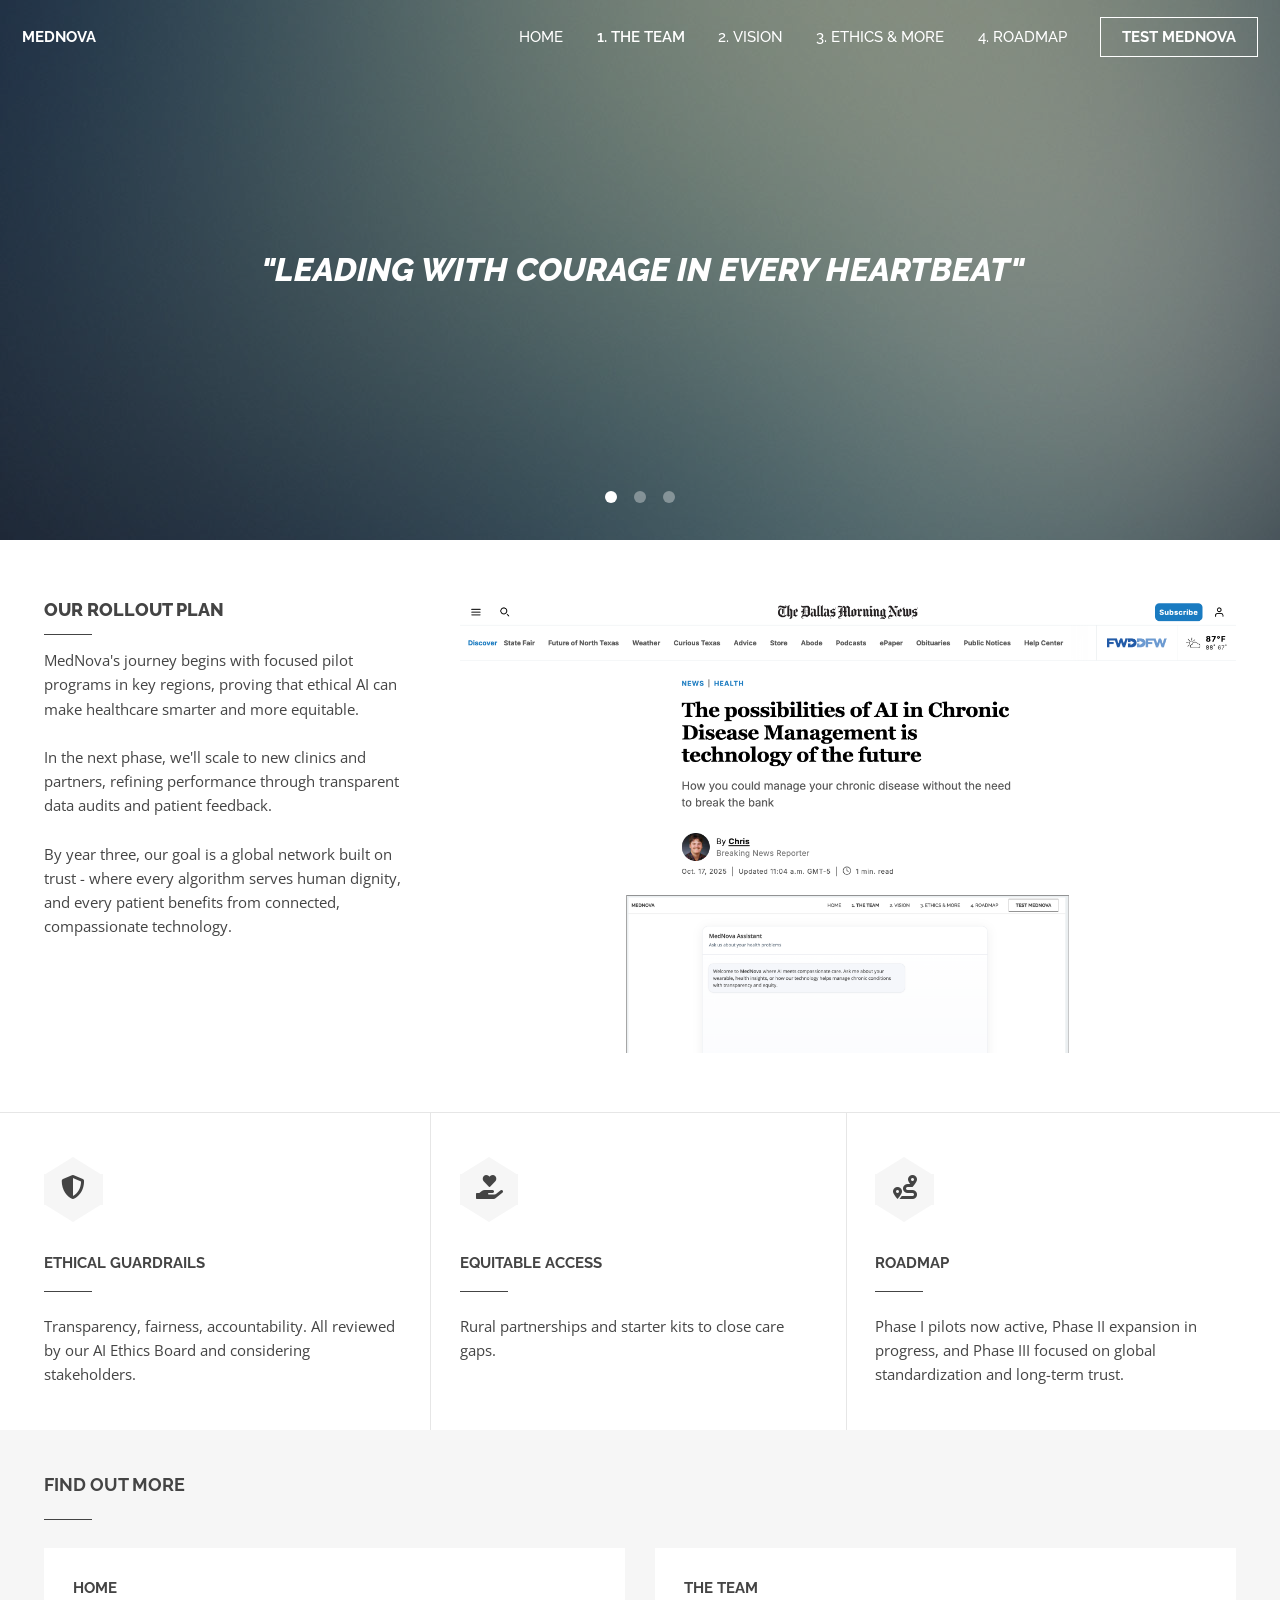
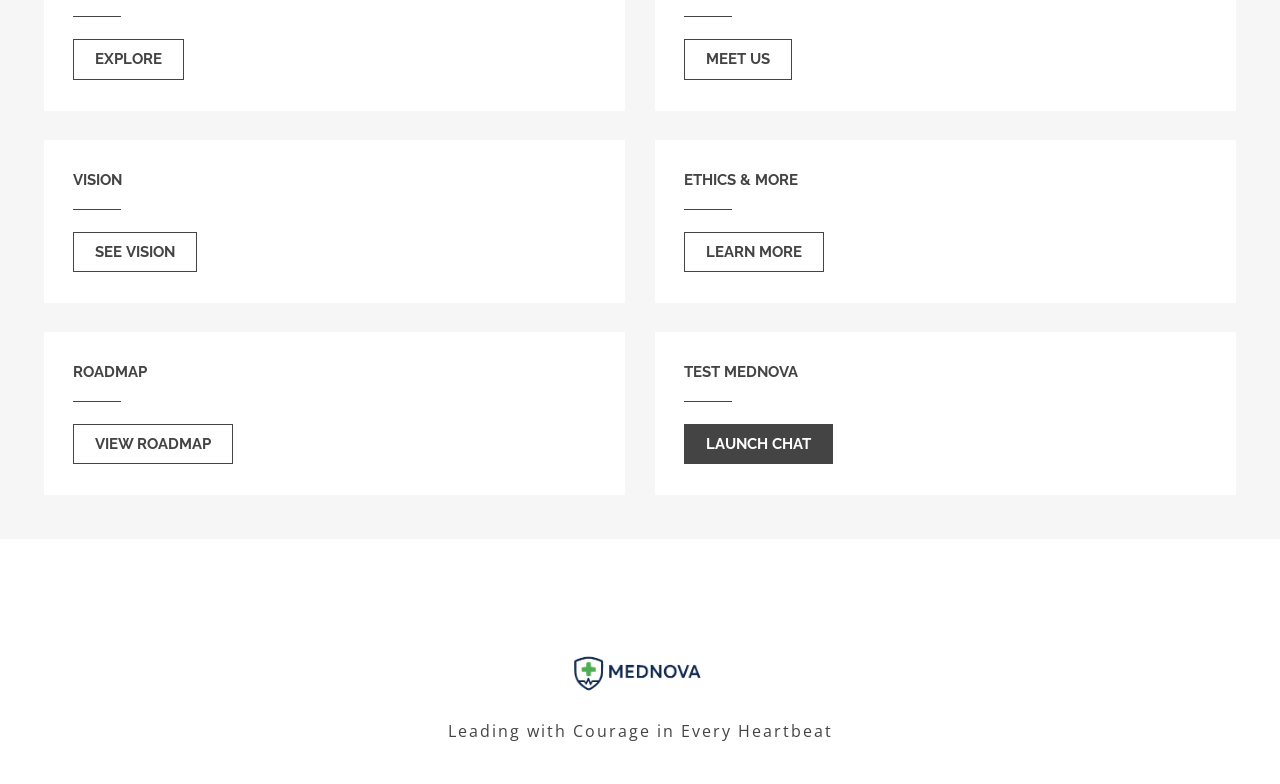
==== commit a31998ce: "updates" ====
--- a/index.html
+++ b/index.html
@@ -1,250 +1,189 @@
 <!DOCTYPE HTML>
 <html>
-	<head>
-		<title>MedNova</title>
-		<meta charset="utf-8" />
-		<meta name="viewport" content="width=device-width, initial-scale=1, user-scalable=no" />
-		<link rel="stylesheet" href="assets/css/main.css" />
-		
-		<noscript><link rel="stylesheet" href="assets/css/noscript.css" /></noscript>
-	</head>
-	<body class="is-preload">
 
-		<!-- Header -->
-			<header id="header" class="alt">
-				<div class="header-icon">
-					<h1>
-						<a href="index.html">MedNova</a>
-					</h1>
+<head>
+	<title>MedNova</title>
+	<meta charset="utf-8" />
+	<meta name="viewport" content="width=device-width, initial-scale=1, user-scalable=no" />
+	<link rel="stylesheet" href="assets/css/main.css" />
+
+	<noscript>
+		<link rel="stylesheet" href="assets/css/noscript.css" />
+	</noscript>
+</head>
+
+<body class="is-preload">
+
+	<!-- Header -->
+	<header id="header" class="alt">
+		<div class="header-icon">
+			<h1>
+				<a href="index.html">MedNova</a>
+			</h1>
+		</div>
+		<nav id="nav">
+			<ul>
+				<li><a href="index.html">Home</a></li>
+				<li><a href="team.html"><b>1. The Team</b></a></li>
+				<li><a href="vision.html">2. Vision</a></li>
+				<li><a href="ethics.html">3. Ethics & More</a></li>
+				<li><a href="roadmap.html">4. Roadmap</a></li>
+				<li><a href="chat.html" class="button">TEST MEDNOVA</a></li>
+			</ul>
+		</nav>
+	</header>
+
+	<!-- Banner -->
+	<section id="banner">
+		<article>
+			<img src="images/slide01.jpg" alt="" />
+			<div class="inner">
+				<h2><a href="#"><i>"Leading with Courage in Every Heartbeat"</i></a></h2>
+			</div>
+		</article>
+		<article>
+			<img src="images/slide02.jpg" alt="" />
+			<div class="inner">
+				<h2><a href="#">MedNova - The Future of Healthcare</a></h2>
+			</div>
+		</article>
+		<article>
+			<img src="images/slide03.jpg" alt="" />
+			<div class="inner">
+				<h2><a href="#">Courage, Compassion, and Conviction. We are MedNova</a></h2>
+			</div>
+		</article>
+	</section>
+
+	<!-- One -->
+	<section id="one" class="wrapper major-pad">
+		<div class="inner">
+			<section class="spotlight">
+				<div class="content">
+					<h2>Our Rollout Plan</h2>
+					<p>
+						MedNova's journey begins with focused pilot programs in key regions, proving that ethical AI can
+						make healthcare smarter and more equitable.<br><br>
+						In the next phase, we'll scale to new clinics and partners, refining performance through
+						transparent data audits and patient feedback.<br><br>
+						By year three, our goal is a global network built on trust - where every algorithm serves human
+						dignity, and every patient benefits from connected, compassionate technology.
+					</p>
 				</div>
-				<nav id="nav">
-					<ul>
-						<li><a href="index.html">Home</a></li>
-						<li><a href="team.html"><b>1. The Team</b></a></li>
-						<li><a href="vision.html">2. Vision</a></li>
-						<li><a href="ethics.html">3. Ethics & More</a></li>
-						<li><a href="roadmap.html">4. Roadmap</a></li>
-						<li><a href="#" class="button">TEST MEDNOVA</a></li>
-					</ul>
-				</nav>
-			</header>
+				<span class="image"><img src="images/mednova_new.png" width="50" alt="" /></span>
+			</section>
+		</div>
+	</section>
 
-		<!-- Banner -->
-			<section id="banner">
-				<article>
-					<img src="images/slide01.jpg" alt="" />
-					<div class="inner">
-						<h2><a href="#"><i>"Leading with Courage in Every Heartbeat"</i></a></h2>
+	<!-- Two -->
+	<section id="two" class="wrapper content-pad">
+		<div class="inner">
+			<div class="features">
+
+				<section class="content">
+					<span class="icon-wrapper major"><span class="icon solid fa-shield-alt"></span></span>
+					<h3>Ethical Guardrails</h3>
+					<p>Transparency, fairness, accountability. All reviewed by our AI Ethics Board and considering
+						stakeholders.</p>
+				</section>
+
+				<section class="content">
+					<span class="icon-wrapper major"><span class="icon solid fa-hand-holding-heart"></span></span>
+					<h3>Equitable Access</h3>
+					<p>Rural partnerships and starter kits to close care gaps.</p>
+				</section>
+
+				<section class="content">
+					<span class="icon-wrapper major"><span class="icon solid fa-route"></span></span>
+					<h3>Roadmap</h3>
+					<p>Phase I pilots now active, Phase II expansion in progress, and Phase III focused on global
+						standardization and long-term trust.</p>
+				</section>
+
+			</div>
+		</div>
+	</section>
+
+
+	<!-- Three -->
+	<section id="three" class="wrapper style2">
+		<div class="inner">
+			<h2>Find out more</h2>
+			<div class="posts">
+
+				<section class="post">
+					<div class="content">
+						<h3>Home</h3>
+						<ul class="actions">
+							<li><a href="index.html" class="button">Explore</a></li>
+						</ul>
 					</div>
-				</article>
-				<article>
-					<img src="images/slide02.jpg" alt="" />
-					<div class="inner">
-						<h2><a href="#">MedNova - The Future of Healthcare</a></h2>
+				</section>
+
+				<section class="post">
+					<div class="content">
+						<h3>The Team</h3>
+						<ul class="actions">
+							<li><a href="team.html" class="button">Meet Us</a></li>
+						</ul>
 					</div>
-				</article>
-				<article>
-					<img src="images/slide03.jpg"  alt="" />
-					<div class="inner">
-						<h2><a href="#">Courage, Compassion, and Conviction. We are MedNova</a></h2>
+				</section>
+
+				<section class="post">
+					<div class="content">
+						<h3>Vision</h3>
+						<ul class="actions">
+							<li><a href="vision.html" class="button">See Vision</a></li>
+						</ul>
 					</div>
-				</article>
-			</section>
+				</section>
 
-		<!-- One -->
-			<section id="one" class="wrapper major-pad">
-				<div class="inner">
-					<section class="spotlight">
-						<div class="content">
-							<h2>What is our plan?</h2>
-							<p>Test lorem ipsum</p>
-						</div>
-						<span class="image"><img src="images/pic07.jpg" alt="" /></span>
-					</section>
-				</div>
-			</section>
+				<section class="post">
+					<div class="content">
+						<h3>Ethics & More</h3>
+						<ul class="actions">
+							<li><a href="ethics.html" class="button">Learn More</a></li>
+						</ul>
+					</div>
+				</section>
 
-		<!-- Two -->
-			<section id="two" class="wrapper content-pad">
-				<div class="inner">
-					<div class="features">
-						<section class="content">
-							<span class="icon-wrapper major"><span class="icon solid fa-pencil-alt"></span></span>
-							<h3>Internal Opportunities</h3>
-							<p>Dalyell Scholars have numerous opportunities within the Dalyell Stream, including academic mentoring, professional development, moblity scholarships, and a wide range of course options to further thier learning.</p>
-						</section>
-						<section class="content">
-							<span class="icon-wrapper major"><span class="icon solid fa-paper-plane"></span></span>
-							<h3>External Events</h3>
-							<p>Under the Dalyell banner, the Dalyell Scholars host regular events for companies, executives, and any potential employers to present to the top academic cohort within the university.</p>
-						</section>
-						<section class="content">
-							<span class="icon-wrapper major"><span class="icon solid fa-cloud"></span></span>
-							<h3>Dalyell Trust</h3>
-							<p>Striving to give back to the community, the Dalyell Scholars seek to use their unique skills and positioning to improve the wider community. These efforts are managed by the Dalyell Trust, and include fundraiser events, educational experiences, and working alongside existing NGO and NFP organisations.</p>
-						</section>
+				<section class="post">
+					<div class="content">
+						<h3>Roadmap</h3>
+						<ul class="actions">
+							<li><a href="roadmap.html" class="button">View Roadmap</a></li>
+						</ul>
 					</div>
-				</div>
-			</section>
+				</section>
 
-		<!-- Three -->
-			<section id="three" class="wrapper style2">
-				<div class="inner">
-					<h2>Find out more</h2>
-					<div class="posts">
-						<section class="post">
-							<span class="image"><img src="images/pic03.jpg" alt="" /></span>
-							<div class="content">
-								<h3>Events</h3>
-								<p>The Dalyell team hosts regular events. Find out which ones you're eligble for, and what you need to do below.</p>
-								<ul class="actions">
-									<li><a href="#" class="button">Events</a></li>
-								</ul>
-							</div>
-						</section>
-						<section class="post">
-							<span class="image"><img src="images/pic01.jpg" alt="" /></span>
-							<div class="content">
-								<h3>Want to become a Dalyell Scholar?</h3>
-								<p>The Dalyell stream seeks to bring together a wide range of like-minded academic individual across disciplines. Find out here if you are eligble.</p>
-								<ul class="actions">
-									<li><a href="#" class="button">More</a></li>
-								</ul>
-							</div>
-						</section>
-						<section class="post">
-							<span class="image"><img src="images/pic02.jpg" alt="" /></span>
-							<div class="content">
-								<h3>Getting involved as a student</h3>
-								<p>Even if you aren't a Dalyell scholar there are still plenty of ways to make your mark. Dalyell hosts regular events with the aim of fully utilising what university life has to offer.</p>
-								<ul class="actions">
-									<li><a href="#" class="button">More</a></li>
-								</ul>
-							</div>
-						</section>
-						<section class="post">
-							<span class="image"><img src="images/pic04.jpg" alt="" /></span>
-							<div class="content">
-								<h3>Be sponsered by the Dalyell Trust</h3>
-								<p>Think that your organisation would welcome academic achievers, reach out to us now.</p>
-								<ul class="actions">
-									<li><a href="#" class="button">More</a></li>
-								</ul>
-							</div>
-						</section>
-						<section class="post">
-							<span class="image"><img src="images/pic05.jpg" alt="" /></span>
-							<div class="content">
-								<h3>Host an event</h3>
-								<p>The Dalyell Scholars seek to provide organisations with direct access to the high achievers of Sydney University. See below for upcoming professional events.</p>
-								<ul class="actions">
-									<li><a href="#" class="button">More</a></li>
-								</ul>
-							</div>
-						</section>
-						
+				<section class="post">
+					<div class="content">
+						<h3>Test MedNova</h3>
+						<ul class="actions">
+							<li><a href="chat.html" class="button primary">Launch Chat</a></li>
+						</ul>
 					</div>
-				</div>
-			</section>
-			<!-- Current Student -->
-			<section id="three" class="wrapper style1">
-				<div class="inner">
-					<h2>Existing Dalyell Scholars</h2>
-					<p>Access the student side of the scholars by logging in below.</p>
-					<a href="#" class="button">Log In</a>
-				</div>
-			</section>
-		<!-- Contact -->
-		<!--
-			<section id="contact" class="wrapper split">
-				<div class="inner">
-					<section>
-						<h2>Send an enquiry</h2>
-						<form method="post" action="#">
-							<div class="row gtr-uniform">
-								<div class="col-6 col-12-large col-6-medium col-12-xsmall">
-									<label for="name">Name</label>
-									<input type="text" name="name" id="name" />
-								</div>
-								<div class="col-6 col-12-large col-6-medium col-12-xsmall">
-									<label for="email">Email</label>
-									<input type="email" name="email" id="email" />
-								</div>
-								<div class="col-12">
-									<label for="message">Message</label>
-									<textarea name="message" id="message" rows="5"></textarea>
-								</div>
-								<div class="col-12">
-									<ul class="actions">
-										<li><input type="submit" value="Send Message" class="primary" /></li>
-										<li><input type="reset" value="Reset" /></li>
-									</ul>
-								</div>
-							</div>
-						</form>
-					</section>
-					<section>
-						<h2>Other ways to reach us</h2>
-						<ul class="bulleted-icons">
-							<li>
-								<span class="icon-wrapper"><span class="icon solid fa-envelope"></span></span>
-								<h3>Email</h3>
-								<p><a href="#">information@untitled.tld</a></p>
-							</li>
-							<li>
-								<span class="icon-wrapper"><span class="icon brands fa-twitter"></span></span>
-								<h3>Twitter</h3>
-								<p><a href="#">twitter.com/untitled-tld</a></p>
-							</li>
-							<li>
-								<span class="icon-wrapper"><span class="icon solid fa-phone"></span></span>
-								<h3>Phone</h3>
-								<p>(800) 555-0000</p>
-							</li>
-							<li>
-								<span class="icon-wrapper"><span class="icon brands fa-facebook-f"></span></span>
-								<h3>Facebook</h3>
-								<p><a href="#">facebook.com/untitled-tld</a></p>
-							</li>
-							<li>
-								<span class="icon-wrapper"><span class="icon solid fa-home"></span></span>
-								<h3>Mailing Address</h3>
-								<p>1234 Fictional Avenue<br />
-								Nashville, TN 00000<br />
-								United States
-								</p>
-							</li>
-							<li>
-								<span class="icon-wrapper"><span class="icon brands fa-linkedin-in"></span></span>
-								<h3>LinkedIn</h3>
-								<p><a href="#">linkedin.com/untitled-tld</a></p>
-							</li>
-						</ul>
-					</section>
-				</div>
-			</section>
-		-->
-		<!-- Footer -->
-			<footer id="footer">
-				<div class="inner">
-					<!-- <p class="copyright">&copy; Dalyell Trust. All rights reserved 2024.</p> -->
-					<p class="copyright">Dalyell Trust. 2024.</p>
-					<ul class="menu">
-						<li><a href="#">Terms<span> of Use</span></a></li>
-						<li><a href="#">Privacy<span> Policy</span></a></li>
-						<li><a href="#">Legal<span> Information</span></a></li>
-					</ul>
-				</div>
-			</footer>
+				</section>
 
-		<!-- Scripts -->
-			<script src="assets/js/jquery.min.js"></script>
-			<script src="assets/js/jquery.dropotron.min.js"></script>
-			<script src="assets/js/jquery.scrollex.min.js"></script>
-			<script src="assets/js/browser.min.js"></script>
-			<script src="assets/js/breakpoints.min.js"></script>
-			<script src="assets/js/util.js"></script>
-			<script src="assets/js/main.js"></script>
+			</div>
+		</div>
+	</section>
 
-	</body>
+
+	<footer class="mednova-footer">
+		<img src="images/mednova.png" alt="Mednova Logo">
+		<p>Leading with Courage in Every Heartbeat</p>
+	</footer>
+
+	<!-- Scripts -->
+	<script src="assets/js/jquery.min.js"></script>
+	<script src="assets/js/jquery.dropotron.min.js"></script>
+	<script src="assets/js/jquery.scrollex.min.js"></script>
+	<script src="assets/js/browser.min.js"></script>
+	<script src="assets/js/breakpoints.min.js"></script>
+	<script src="assets/js/util.js"></script>
+	<script src="assets/js/main.js"></script>
+
+</body>
+
 </html>
--- a/assets/css/main.css
+++ b/assets/css/main.css
@@ -419,6 +419,136 @@
   color: var(--muted);
   letter-spacing: 2px;
 }
+
+/* Roadmap Timeline — Centered, Light Theme */
+.roadmap {
+  margin: 60px auto;
+  max-width: 1000px;
+  padding: 0 20px;
+  background: #ffffff;
+  color: #222;
+}
+
+.timeline {
+  position: relative;
+  list-style: none;
+  padding-left: 0;
+  margin: 40px auto;
+}
+
+/* Central vertical line */
+.timeline::before {
+  content: "";
+  position: absolute;
+  left: 50%;
+  top: 0;
+  bottom: 0;
+  width: 3px;
+  background: #e0e0e0;
+  transform: translateX(-50%);
+}
+
+/* Timeline item layout */
+.timeline-item {
+  position: relative;
+  width: 50%;
+  padding: 30px 40px;
+  box-sizing: border-box;
+}
+
+/* Alternate sides */
+.timeline-item:nth-child(odd) {
+  left: 0;
+  text-align: right;
+}
+.timeline-item:nth-child(even) {
+  left: 50%;
+  text-align: left;
+}
+
+/* Dot markers */
+.timeline-item .dot {
+  position: absolute;
+  top: 32px;
+  left: calc(50% - 10px);
+  width: 20px;
+  height: 20px;
+  background: #0078d7; /* light blue accent */
+  border: 3px solid #fff;
+  border-radius: 50%;
+  z-index: 10;
+  box-shadow: 0 0 0 3px rgba(0, 120, 215, 0.15);
+}
+
+/* Card styling */
+.timeline-item .card {
+  background: #f9f9f9;
+  border: 1px solid #ddd;
+  border-radius: 16px;
+  padding: 18px 22px;
+  color: #222;
+  box-shadow: 0 2px 10px rgba(0, 0, 0, 0.08);
+}
+
+.timeline-item .phase-meta {
+  display: flex;
+  justify-content: space-between;
+  color: #666;
+  font-size: 14px;
+  margin-bottom: 8px;
+}
+
+.timeline-item .phase {
+  font-weight: 700;
+  color: #0078d7;
+}
+
+.timeline-item .title {
+  font-size: 22px;
+  margin: 8px 0;
+  color: #111;
+}
+
+.timeline-item .desc {
+  color: #444;
+  line-height: 1.6;
+  margin-bottom: 8px;
+}
+
+.timeline-item .bullets {
+  margin: 0;
+  padding-left: 18px;
+  color: #333;
+}
+
+.timeline-item .bullets li {
+  margin-bottom: 6px;
+}
+
+/* Center alignment on large screens */
+.timeline,
+.timeline-item {
+  margin-left: auto;
+  margin-right: auto;
+}
+
+/* Responsive (mobile single column) */
+@media (max-width: 900px) {
+  .timeline::before {
+    left: 20px;
+  }
+
+  .timeline-item {
+    width: 100%;
+    padding-left: 60px;
+    text-align: left !important;
+  }
+
+  .timeline-item .dot {
+    left: 10px;
+  }
+}
+
 
 
 
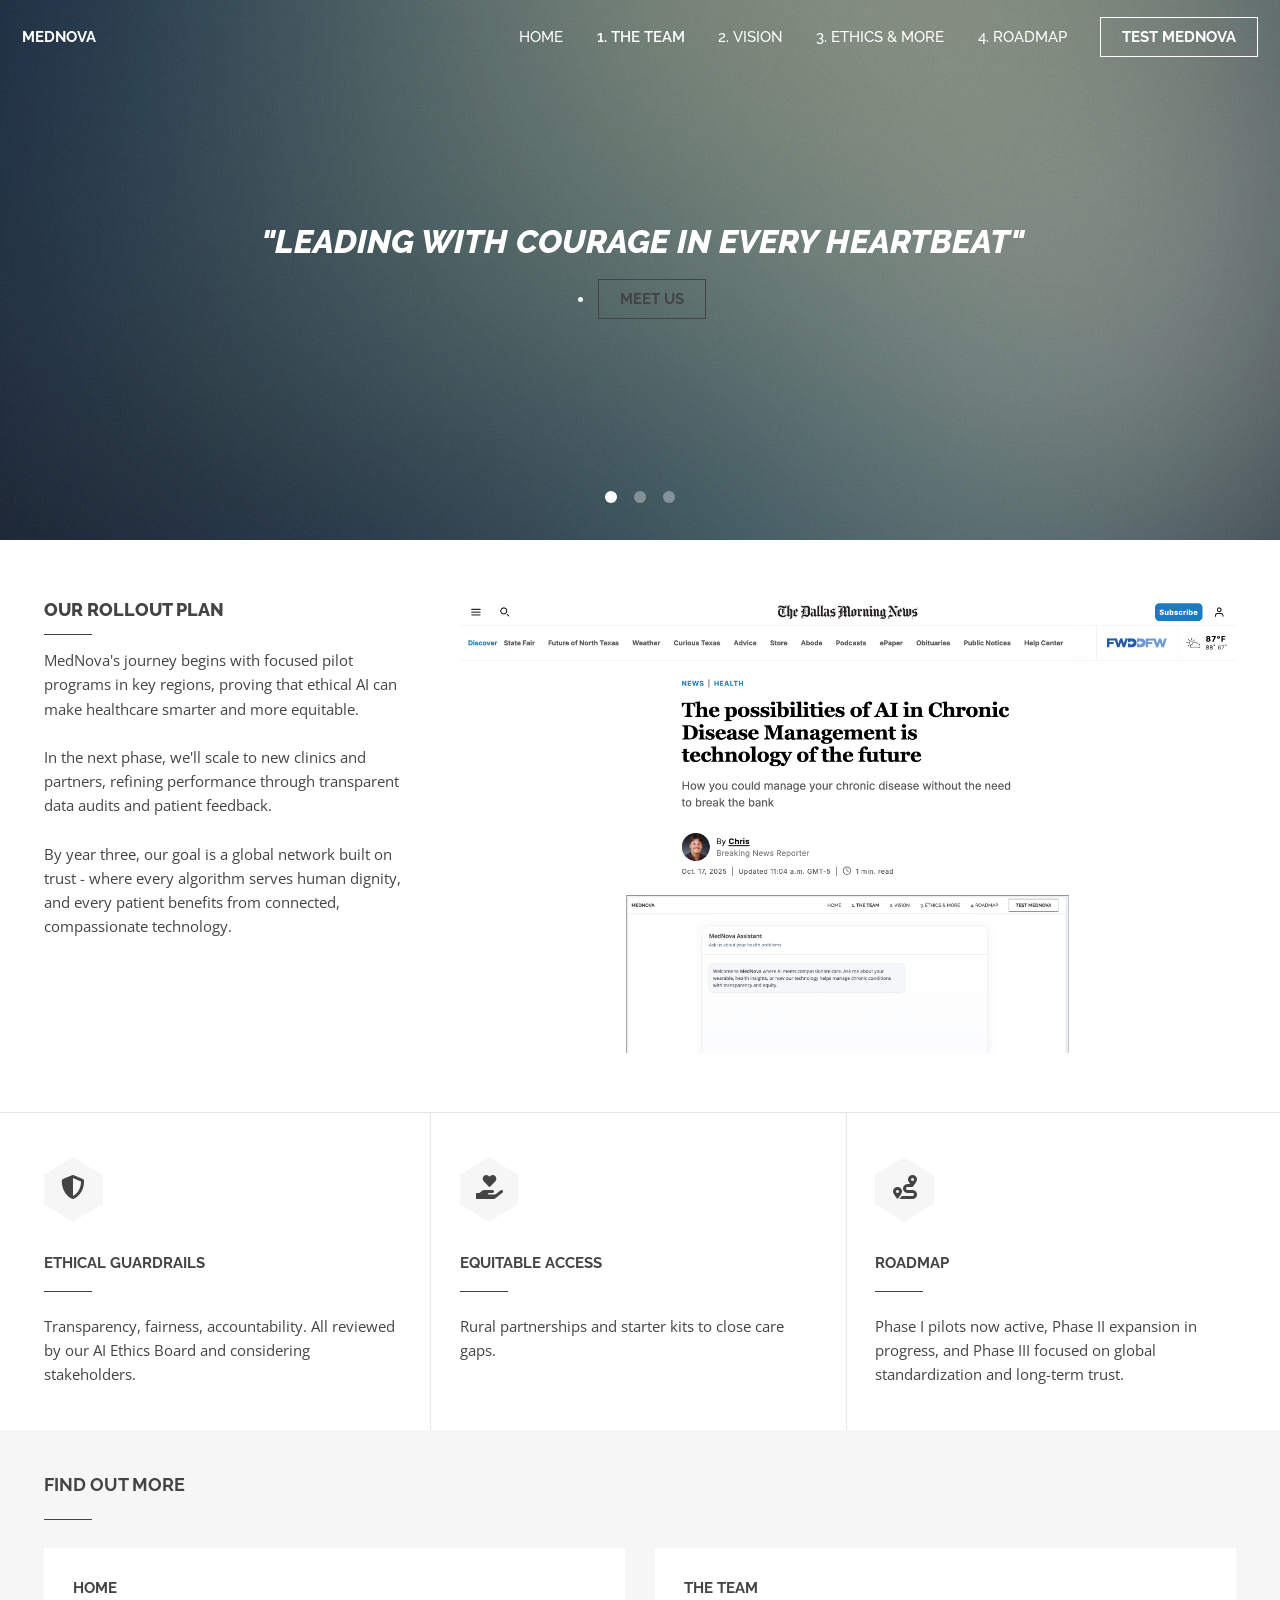
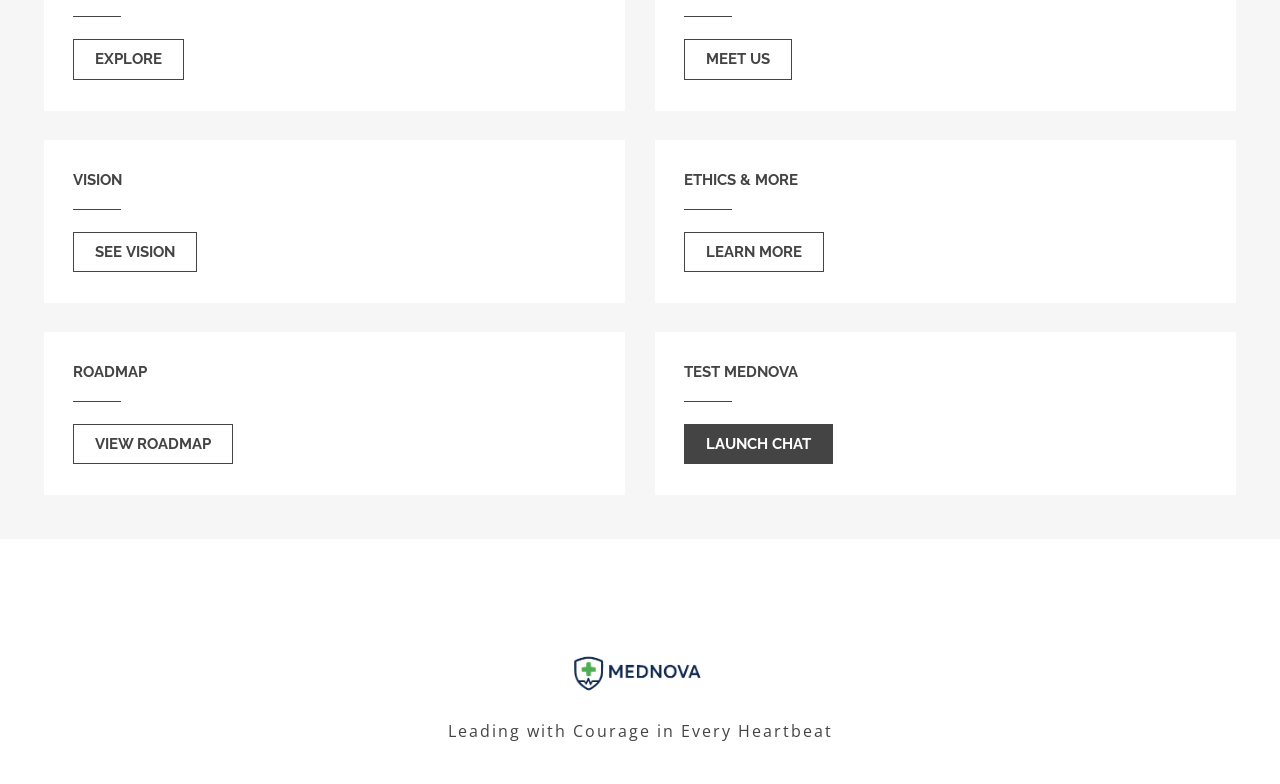
==== commit 9c1e1b52: "meet us" ====
--- a/index.html
+++ b/index.html
@@ -39,18 +39,21 @@
 			<img src="images/slide01.jpg" alt="" />
 			<div class="inner">
 				<h2><a href="#"><i>"Leading with Courage in Every Heartbeat"</i></a></h2>
+				<li><a href="team.html" class="button">Meet Us</a></li>
 			</div>
 		</article>
 		<article>
 			<img src="images/slide02.jpg" alt="" />
 			<div class="inner">
 				<h2><a href="#">MedNova - The Future of Healthcare</a></h2>
+				<li><a href="team.html" class="button">Meet Us</a></li>
 			</div>
 		</article>
 		<article>
 			<img src="images/slide03.jpg" alt="" />
 			<div class="inner">
 				<h2><a href="#">Courage, Compassion, and Conviction. We are MedNova</a></h2>
+				<li><a href="team.html" class="button">Meet Us</a></li>
 			</div>
 		</article>
 	</section>
